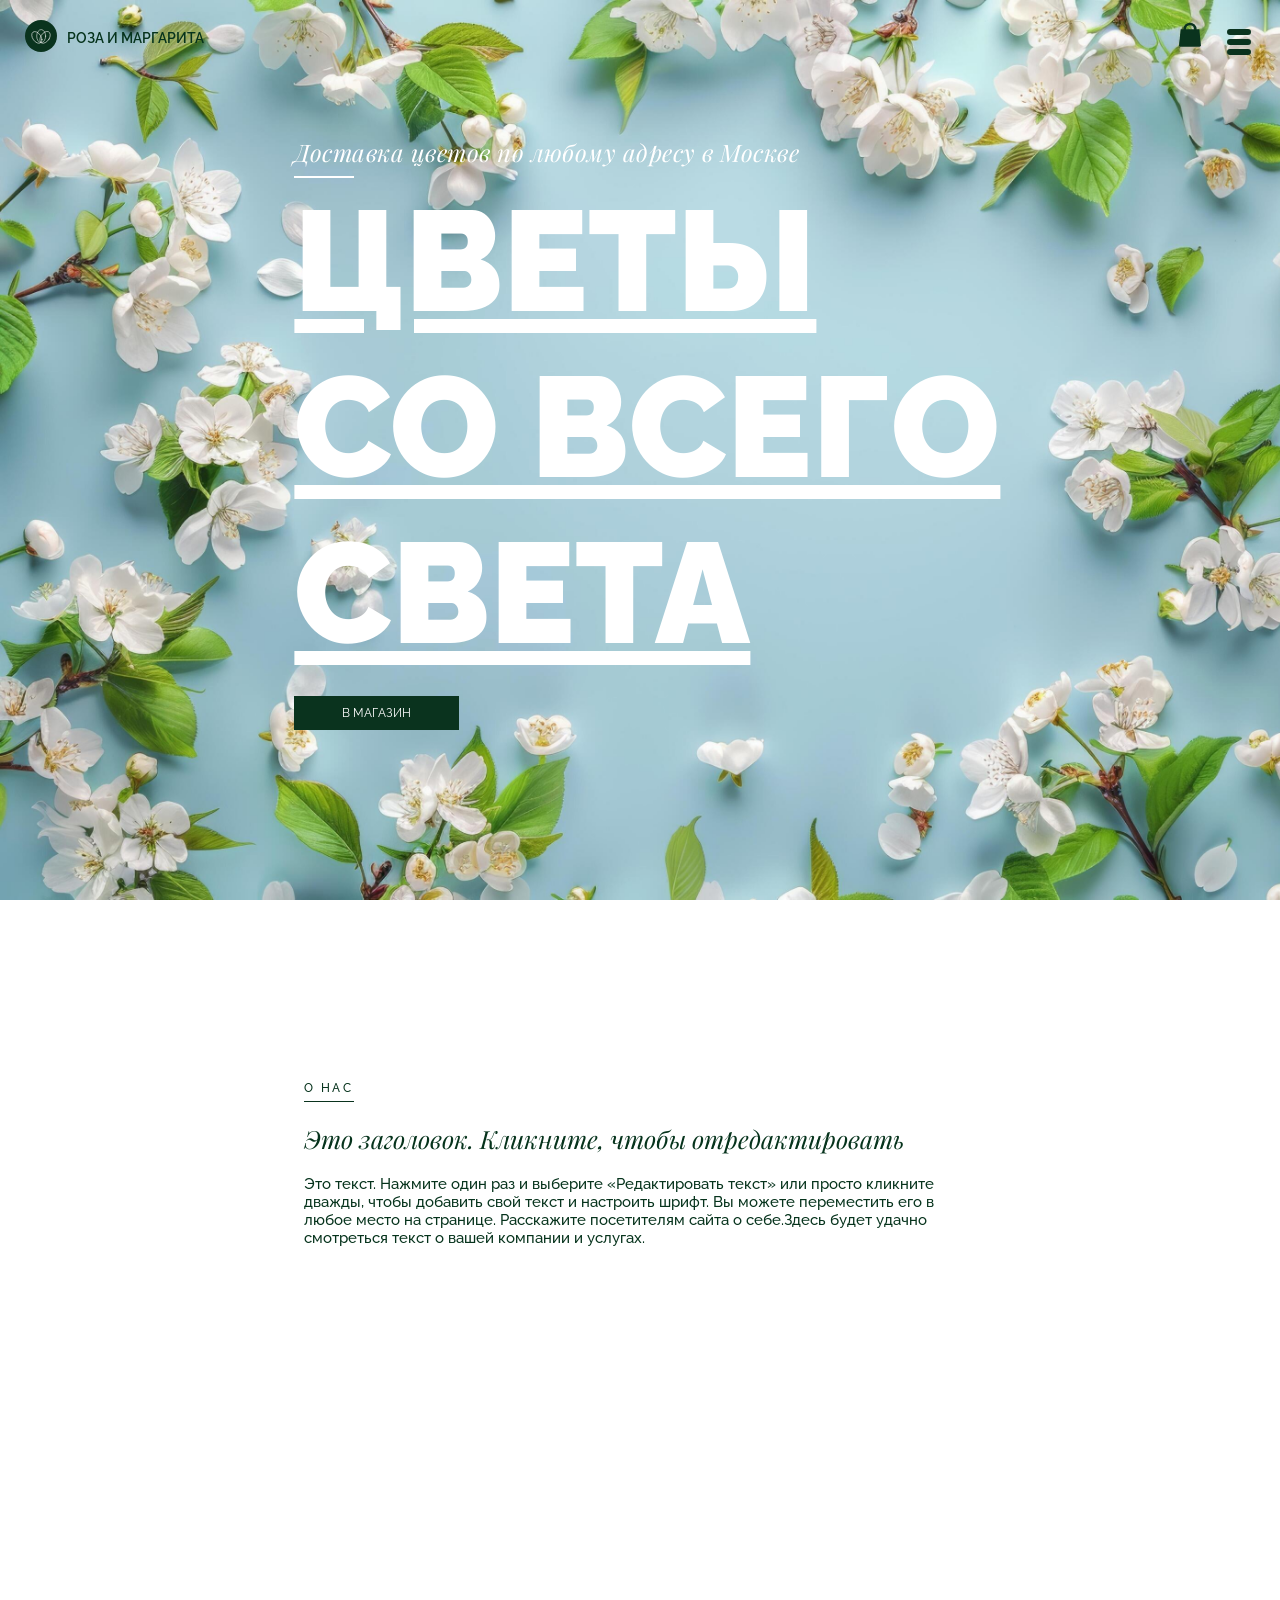
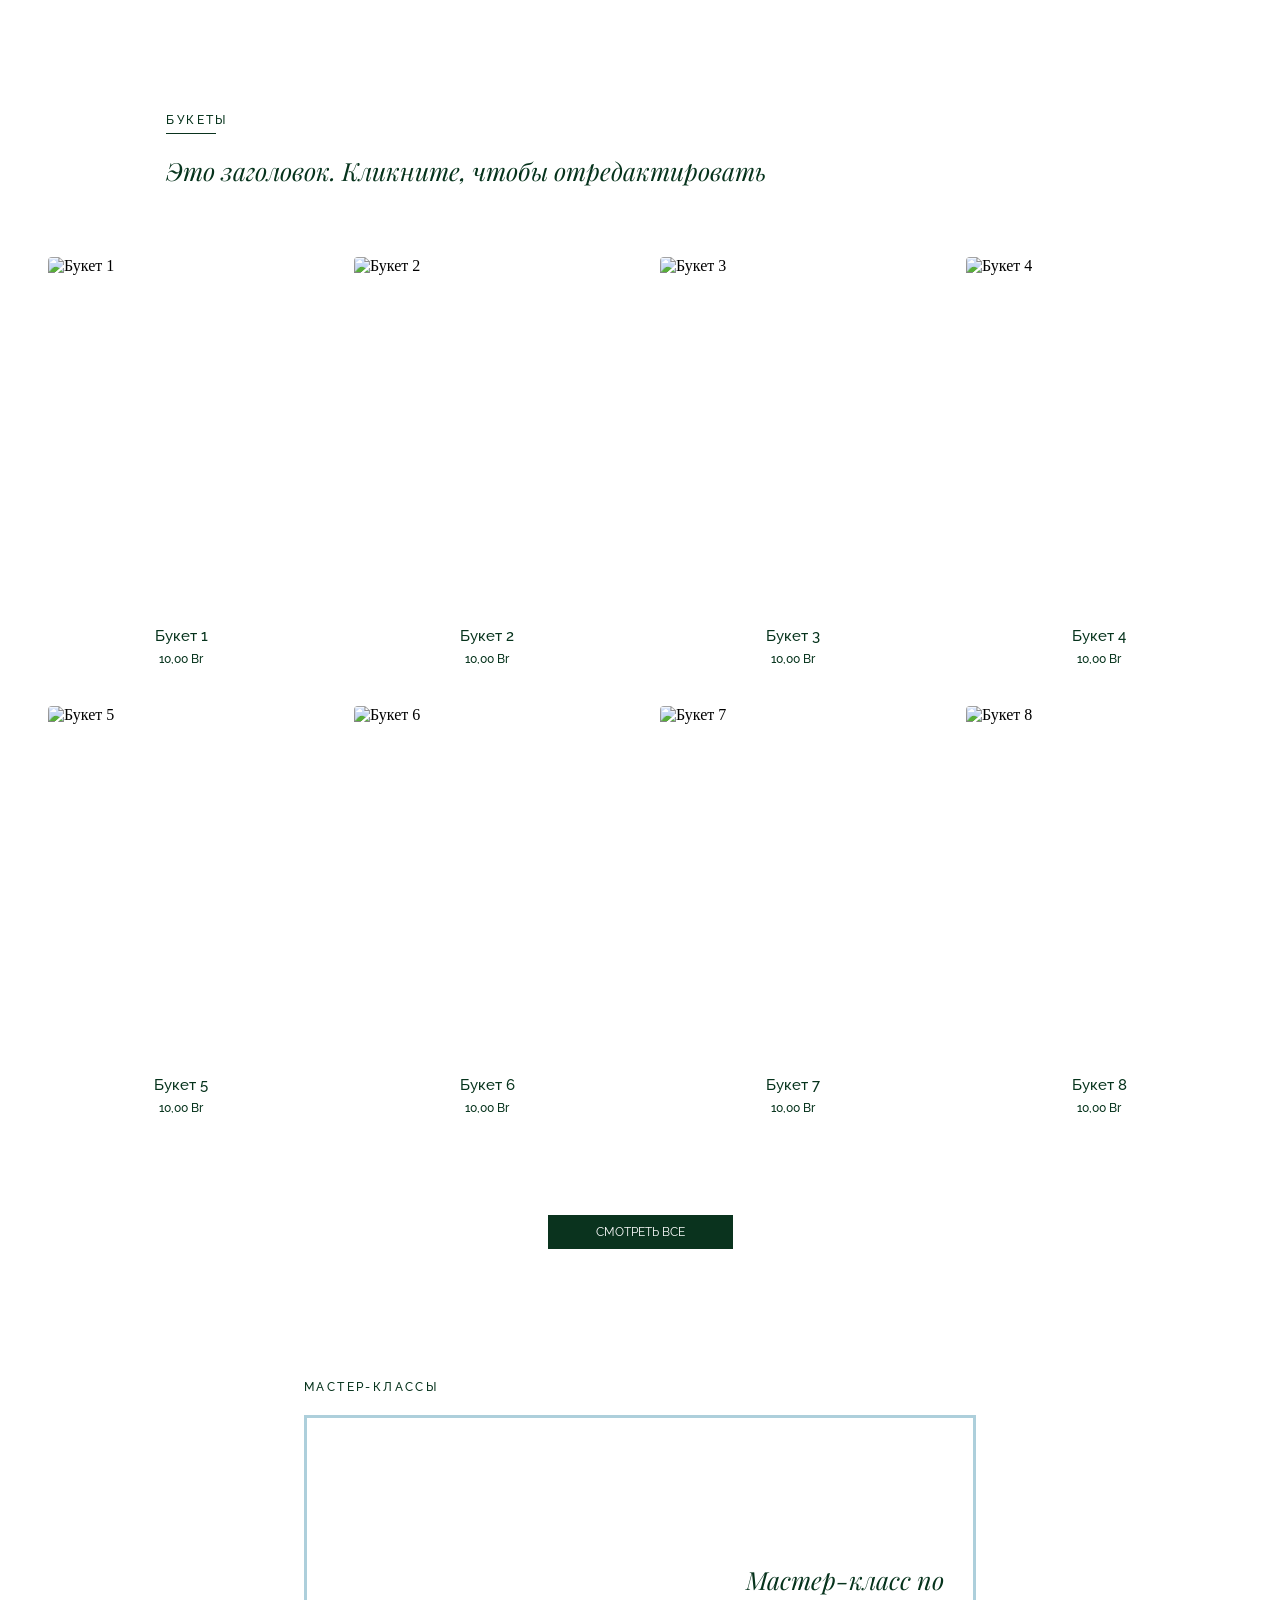
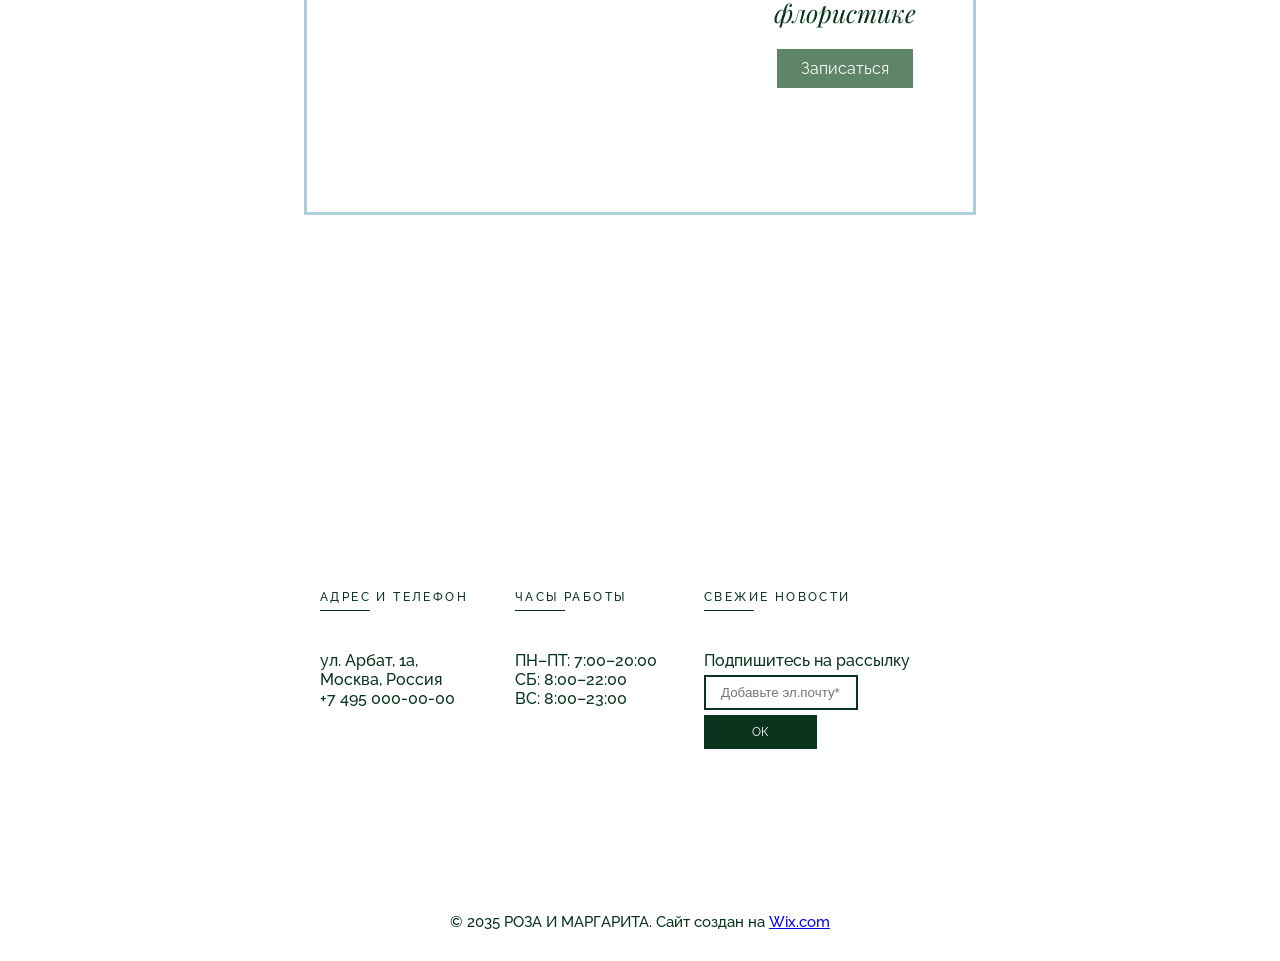
==== index.html @ 3aa0e8ff "part of project + fixed drag&drop + tennis_dom" ====
<!DOCTYPE html>
<html lang="en">
<head>
    <meta charset="UTF-8">
<!--    <meta name="viewport" content="width=device-width, height=device-height, target-densitydpi=device-dpi, initial-scale=1">-->
    <meta name="viewport" content="width=device-width, initial-scale=1">

    <link rel="stylesheet" href="./css/style.css" type="text/css">
<!--    <link rel="script" href="scripts/script.js" type="text/javascript">-->

    <link rel="preconnect" href="https://fonts.googleapis.com">
    <link rel="preconnect" href="https://fonts.gstatic.com" crossorigin>
    <link href="https://fonts.googleapis.com/css2?family=Playfair+Display:ital,wght@0,400..900;1,400..900&family=Raleway:ital,wght@0,100..900;1,100..900&display=swap" rel="stylesheet">


    <title>Роза и Маргарита</title>
</head>
<body>
    <div class="wrapper">
        <header class="header">
            <div class="header_left">
                <div class="logo">
                    <svg viewBox="0 0 31.90909 31.90909" version="1.1" id="svg1" xmlns="http://www.w3.org/2000/svg" xmlns:svg="http://www.w3.org/2000/svg">
                        <g id="g5" transform="translate(-61.3636389,-71.3863592)">
                            <circle class="Background" style="fill:#0a331e;fill-opacity:1;fill-rule:evenodd;stroke-width:0.264583" id="path1" cx="77.318184" cy="87.340904" r="15.954545" />
                            <g id="g4" transform="matrix(0.89294894,0,0,0.7574949,8.4292301,21.365624)">
                                <ellipse class="petal" style="fill:none;fill-opacity:1;fill-rule:evenodd;stroke:#ffffff;stroke-width:0.643939;stroke-dasharray:none;stroke-opacity:1" id="path2-5" ry="8.5825109" rx="4.9771986" cy="86.669884" cx="77.916397" transform="matrix(0.99997479,0.00710014,-0.00666787,0.99997777,0,0)" />
                                <ellipse class="petal" style="fill:none;fill-opacity:1;fill-rule:evenodd;stroke:#ffffff;stroke-width:0.634505;stroke-dasharray:none;stroke-opacity:1" id="path2" ry="8.3250303" rx="4.9819074" cy="42.943268" cx="112.836" transform="rotate(26.567566)" />
                                <ellipse class="petal" style="fill:none;fill-opacity:1;fill-rule:evenodd;stroke:#ffffff;stroke-width:0.663329;stroke-dasharray:none;stroke-opacity:1" id="path2-8" ry="7.2217212" rx="6.2766562" cy="56.139534" cx="76.794029" transform="matrix(0.9033542,0.42889532,0.05606451,0.99842715,0,0)" />
                            </g>
                        </g>
                    </svg>


                </div>
                <a href="index.html" title="На главную">Роза и Маргарита</a>
            </div>
            <div class="header_right">
                <div class="bag_icon">
                    <svg xmlns="http://www.w3.org/2000/svg" viewBox="0 0 24 24" fill="currentColor"  class="bag">
                        <path class="bag_body" d="M5 7h14l1.2 12a1 1 0 0 1-1 1H4.8a1 1 0 0 1-1-1L5 7Z" />
                        <path class="bag_handle" d="M8 7a4 4 0 0 1 8 0" fill="none" stroke-width="2"/>
                    </svg>
                </div>

                <div class="menu" aria-label="Открыть меню">
                    <div class="hamburger">
                        <div></div>
                        <div></div>
                        <div></div>
                    </div>
<!--                    <div class="close" >-->
<!--                        <div></div>-->
<!--                        <div></div>-->
<!--                    </div>-->
                </div>
            </div>
        </header>
        <!-- Баннер hero -->
        <section class="hero" id="main">
            <p class="subInfo">Доставка цветов по любому адресу в Москве</p>
            <p class="bannerWords">цветы<br>со всего <br>света</p>
            <a class="button_a" href="#shop" title="Открыть товары">в магазин</a>
        </section>
        <!-- О нас -->
        <section id="aboutUs" class="aboutUs">
            <div class="container">
                <p class="subtitle">о нас</p>
                <p class="sectionTitle">Это заголовок. Кликните, чтобы отредактировать</p>
                <p class="textInfo">Это текст. Нажмите один раз и выберите «Редактировать текст» или просто кликните дважды,
                    чтобы добавить свой текст и настроить шрифт. Вы можете переместить его в любое место на странице.
                    Расскажите посетителям сайта о себе.Здесь будет удачно смотреться текст о вашей компании и услугах.</p>
            </div>
        </section>

        <section class="shop" id="shop">
            <div class="container">
                <p class="subtitle">букеты</p>
                <p class="sectionTitle">Это заголовок. Кликните, чтобы отредактировать</p>
                <template id="product_template">
                    <article class="product">
                        <img class="product_image" src="" alt="" />
<!--                        <div class="product_description">-->
                            <p class="product_title textInfo"></p>
                            <p class="product_price textInfo"></p>
<!--                        </div>-->
                    </article>
                </template>
                <section id="products" class="products"></section>
                <a class="button_a" href="shop.html" title="Открыть магазин" target="_blank">смотреть все</a>
            </div>
        </section>

        <section class="master_classes">
            <div class="container">
                <p class="subtitle">мастер-классы</p>
                <div class="master_class_div">
                    <div class="master_class_bg_image"></div>
                    <div class="master_class_info">
                        <a class="sectionTitle">Мастер-класс по флористике</a>
                        <a class="button_a" href="master_class_registration.html" title="Открыть регистрацию на мастер-класс" target="_blank">Записаться</a>
                    </div>
                </div>
            </div>
        </section>

        <footer class="footer">
            <div id="contacts" class="container">
                <div class="address_phone">
                    <p class="subtitle">адрес и телефон</p>
                    <p class="textInfo">
                        ул. Арбат, 1а,<br>
                        Москва, Россия<br>
                        <a class="textInfo" title="Позвонить">+7 495 000-00-00</a>
                    </p>
                </div>
                <div class="working_hours">
                    <p class="subtitle">часы работы</p>
                    <p class="textInfo">
                        ПН–ПТ: 7:00–20:00<br>
                        СБ: 8:00–22:00<br>
                        ВС: 8:00–23:00
                    </p>
                </div>

                <div class="news">
                    <p class="subtitle">свежие новости</p>
                    <form method="" action="" class="formNews">
                        <label for="newsEmail" class="textInfo">Подпишитесь на рассылку</label><br>
                        <input id="newsEmail" type="email" placeholder="Добавьте эл.почту*"  required/>
                        <button onclick="signForKnews()">ок</button>
                    </form>
                </div>

            </div>
            <div class="copyright">
                <p class="textInfo">© 2035 РОЗА И МАРГАРИТА. Сайт создан на <a href="https://wix.com">Wix.com</a></p>
            </div>
        </footer>

        <div class="overlay" id="menu_overlay" hidden></div>

        <nav class="offcanvas" id="site_menu" >
            <div class="offcanvas_close" id="menu_close" aria-label="Закрыть меню">
                <div></div>
                <div></div>
            </div>
            <ul class="offcanvas_list">
                <li><a class="offcanvas_link textInfo" href="index.html" title="Открыть главную страницу">главная</a></li>
                <li><a class="offcanvas_link textInfo" href="#aboutUs" title="Открыть информацию о нас">о нас</a></li>
                <li><a class="offcanvas_link textInfo" href="shop.html" title="Открыть магазин" target="_blank">магазин</a></li>
                <li><a class="offcanvas_link textInfo" href="master_classes.html" title="Открыть страницу о мастер-классах" target="_blank">мастер-классы</a></li>
                <li><a class="offcanvas_link textInfo" href="#contacts" title="Открыть информацию о адресе и телефоне">адрес и телефон</a></li>
            </ul>
        </nav>


    </div>
<!--    <script src="./scripts/script.js" defer></script>-->
    <script type="module" src="./scripts/shop.js" defer></script>
</body>
</html>
---- css/style.css ----
* {
  margin: 0;
  padding: 0;
  box-sizing: border-box;
}

p {
  color: #06331c;
}

button {
  background: #0a331e;
  color: white;
  padding: 10px 4em 10px 4em;
  font-family: "Raleway", sans-serif;
  font-optical-sizing: auto;
  font-weight: 400;
  border: none;
  text-align: center;
  text-transform: uppercase;
  font-size: 12px;
}

button:hover {
  background-color: black;
}

.container {
  background: white;
  padding: 3rem;
}

a.button_a {
  display: inline-block;
  background: #0a331e;
  color: white;
  padding: 10px 4em;
  font-family: "Raleway", sans-serif;
  font-optical-sizing: auto;
  font-weight: 400;
  font-style: normal;
  text-transform: uppercase;
  font-size: 12px;
  text-decoration: none;
  border: none;
}

a.button_a:hover {
  background-color: black;
}

.subtitle {
  position: relative;
  display: inline-block;
  color: #06331c;
  font-family: "Raleway", sans-serif;
  font-optical-sizing: auto;
  font-weight: 500;
  font-style: normal;
  font-size: 12px;
  letter-spacing: 0.2em;
  text-transform: uppercase;
}
.subtitle:after {
  content: "";
  display: block;
  width: 50px;
  height: 1px;
  background-color: #0a331e;
  margin-top: 6px;
}

.sectionTitle {
  color: #06331c;
  font-family: "Playfair Display", serif;
  font-optical-sizing: auto;
  font-weight: 400;
  font-style: italic;
  padding: 20px 0 20px 0;
  font-size: 25px;
  text-decoration: none;
  letter-spacing: normal;
  text-transform: none;
}

.textInfo {
  color: #06331c;
  font-family: "Raleway", sans-serif;
  font-optical-sizing: auto;
  font-weight: 500;
  font-style: normal;
  font-size: 15px;
  text-decoration: none;
}

.raleway-font {
  font-family: "Raleway", sans-serif;
  font-optical-sizing: auto;
  font-weight: 400;
  font-style: normal;
}

.playfair-display-font {
  font-family: "Playfair Display", serif;
  font-optical-sizing: auto;
  font-weight: 400;
  font-style: normal;
}

html, body {
  overflow-y: auto;
  scrollbar-width: none;
}

html::-webkit-scrollbar, body::-webkit-scrollbar {
  display: none;
}

.wrapper {
  background: url("../imgs/main_background.jpeg") repeat-y left top fixed;
  background-size: cover;
  min-height: 100vh;
  width: 100%;
}

header {
  position: fixed;
  top: 0;
  left: 0;
  width: 100%;
  display: flex;
  justify-content: space-between;
  align-items: center;
  padding: 20px 25px 20px 25px;
  overflow: hidden;
}
header .logo:hover, header .bag_icon, header .menu {
  cursor: pointer;
}
header .header_left {
  display: flex;
  justify-content: space-between;
  align-items: center;
}
header .header_left .logo {
  width: 2em;
  height: auto;
  margin: 0 10px 0 0;
}
header .header_left .logo .Background {
  fill: #0a331e;
}
header .header_left .logo .petal {
  fill: none;
  stroke: #0a331e;
  stroke-linecap: round;
}
header .header_left a {
  font-family: "Raleway", sans-serif;
  font-optical-sizing: auto;
  font-size: 14px;
  font-weight: 600;
  font-style: normal;
  text-decoration: none;
  text-transform: uppercase;
  color: #06331c;
  transition: 0.3s;
}
header .header_left a:hover {
  color: white;
}
header .header_right {
  display: flex;
  justify-content: space-between;
  align-items: center;
}
header .header_right .bag_icon {
  width: 2em;
  height: auto;
}
header .header_right .bag_icon .bag {
  stroke: #0a331e;
  stroke-linecap: round;
}
header .header_right .bag_icon .bag .bag_body {
  fill: #0a331e;
  stroke: none;
}
header .header_right .menu {
  width: 2em;
  height: 25px;
  cursor: pointer;
  position: relative;
  margin: 3px 0 4px 17px;
}
header .header_right .menu .hamburger {
  position: absolute;
  top: 0;
  left: 0;
  right: 0;
  transition: opacity 0.7s ease;
}
header .header_right .menu .hamburger div {
  height: 3px;
  border: #0a331e solid;
  border-radius: 5px;
  background-color: #0a331e;
  margin: 4px;
}
header .header_right .menu .hamburger {
  opacity: 1;
}
header .header_right .menu.open .hamburger {
  pointer-events: none;
}

.footer {
  padding: 180px 0 0 0;
}
.footer .container {
  width: 60%;
  margin: auto;
  display: flex;
  justify-content: space-between;
  gap: 35px;
  padding: 4rem;
  transition: 0.3s;
}
.footer .container .textInfo {
  padding: 40px 0 0 0;
  font-size: 16px;
}
.footer .container .news {
  width: 40%;
}
.footer .container .news .formNews {
  margin-top: 40px;
}
.footer .container .news .formNews input {
  height: 2.58em;
  border: #0a331e 2px solid;
  width: 60%;
  margin: 5px 0 5px 0;
  padding: 5px 5px 5px 15px;
}
.footer .container .news .formNews input:hover {
  border-width: 1px;
}
.footer .container .news .formNews button {
  transition: 0.3s;
}
.footer .copyright {
  padding: 100px 0 30px 0;
  text-align: center;
  font-weight: 900;
}
.menu_open {
  overflow: hidden;
}

.overlay {
  position: fixed;
  inset: 0;
  background: rgba(0, 0, 0, 0.45);
  opacity: 0;
  transition: opacity 0.3s ease;
  pointer-events: none;
  z-index: 1000;
}
.overlay.show {
  opacity: 1;
  pointer-events: auto;
}

.offcanvas {
  position: fixed;
  top: 0;
  right: 0;
  height: 100dvh;
  width: 350px;
  background: white;
  transform: translateX(100%);
  transition: transform 0.3s ease;
  z-index: 1001;
  padding: 24px;
  display: flex;
  align-items: center;
  flex-direction: column;
}
.offcanvas .offcanvas_close {
  position: absolute;
  top: 25px;
  right: 25px;
  width: 32px;
  height: 25px;
  cursor: pointer;
  z-index: 1010;
}
.offcanvas .offcanvas_close div {
  height: 3px;
  border: #0a331e solid;
  border-radius: 5px;
  background-color: #0a331e;
  margin: 4px;
}
.offcanvas .offcanvas_close div:first-child {
  transform: translate(0px, 7px) rotate(45deg);
}
.offcanvas .offcanvas_close div:last-child {
  transform: rotate(-45deg);
}
.offcanvas .offcanvas_list {
  list-style: none;
  margin: auto;
  padding: 0;
  display: grid;
  gap: 40px;
}
.offcanvas .offcanvas_list li {
  text-decoration: none;
  font-size: 18px;
  color: #06331c;
  font-family: "Raleway", sans-serif;
  font-optical-sizing: auto;
  font-weight: 400;
  font-style: normal;
}
.offcanvas .offcanvas_list li .offcanvas_link {
  text-transform: uppercase;
  opacity: 0;
  transform: translateY(-20px);
  transition: opacity 0.4s ease, transform 0.4s ease;
}
.offcanvas .offcanvas_list li .offcanvas_link:hover {
  color: #adcfdb;
}
.offcanvas.open {
  transform: translateX(0);
}
.offcanvas.open .offcanvas_list li .offcanvas_link {
  opacity: 1;
  transform: translateY(0);
}
.offcanvas.open .offcanvas_list li:nth-child(1) .offcanvas_link {
  transition-delay: 0.1s;
}
.offcanvas.open .offcanvas_list li:nth-child(2) .offcanvas_link {
  transition-delay: 0.2s;
}
.offcanvas.open .offcanvas_list li:nth-child(3) .offcanvas_link {
  transition-delay: 0.3s;
}
.offcanvas.open .offcanvas_list li:nth-child(4) .offcanvas_link {
  transition-delay: 0.4s;
}
.offcanvas.open .offcanvas_list li:nth-child(5) .offcanvas_link {
  transition-delay: 0.5s;
}

@media only all and (max-width: 800px) {
  .footer .container {
    width: 85%;
  }
  .footer .container .news button {
    padding: 10px 2em 10px 2em;
  }
}
.shop .container {
  padding-bottom: 80px;
  display: flex;
  flex-direction: column;
}
.shop .container .subtitle .sectionTitle {
  align-self: flex-start;
  text-align: left;
}
.shop .container .products {
  display: grid;
  grid-template-columns: repeat(auto-fit, minmax(200px, 1fr));
  gap: 40px;
  align-items: start;
}
.shop .container .products .product {
  width: 100%;
  display: flex;
  flex-direction: column;
  align-items: center;
}
.shop .container .products .product .product_image {
  width: 100%;
  aspect-ratio: 3/4;
  object-fit: cover;
  display: block;
  border-radius: 4px;
}
.shop .container .products .product .product_title {
  margin: 1em 0 0.5em 0;
}
.shop .container .products .product .product_price {
  font-size: 12px;
}
.shop .container a {
  align-self: center;
}

.master_classes .container {
  margin: auto;
}
.master_classes .container .master_class_div {
  display: grid;
}
.master_classes .container .master_class_div .master_class_bg_image {
  background: url("https://static.wixstatic.com/media/dae918_2b3d72c973fd4359ac82ab0e0fe38c6c~mv2_d_5281_3986_s_4_2.jpg/v1/fill/w_1080,h_806,fp_0.50_0.50,q_85,usm_0.66_1.00_0.01,enc_auto/dae918_2b3d72c973fd4359ac82ab0e0fe38c6c~mv2_d_5281_3986_s_4_2.jpg") no-repeat center;
  background-size: cover;
  width: 100%;
  height: 100%;
  object-position: center;
  display: block;
}
.master_classes .container .master_class_div .master_class_info {
  display: flex;
  flex-direction: column;
  justify-content: center;
}
.master_classes .container .master_class_div .master_class_info a:not(.button_a):hover {
  opacity: 0.7;
}
.master_classes .container .master_class_div .master_class_info a.button_a {
  text-transform: none;
  font-size: 16px;
  padding: 10px 1.5em 10px 1.5em;
}

.hero {
  text-align: left;
  padding: 136px 0 300px 23vw;
  overflow: hidden;
}
.hero p.subInfo {
  position: relative;
  display: inline-block;
  color: white;
  font-family: "Playfair Display", serif;
  font-style: italic;
  font-optical-sizing: auto;
  font-weight: 400;
  font-size: 24px;
  letter-spacing: 0.02em;
  transition: 1s;
}
.hero p.subInfo:after {
  content: "";
  display: block;
  width: 60px;
  height: 2px;
  background-color: white;
  margin-top: 8px;
}
.hero .bannerWords {
  font-family: "Raleway", sans-serif;
  font-optical-sizing: auto;
  font-weight: 900;
  font-style: normal;
  font-size: 142px;
  color: white;
  text-decoration: underline;
  text-transform: uppercase;
  transition: 0.1s;
  margin-bottom: 20px;
}
.hero a.textInfo {
  display: inline-block;
  color: white;
  text-decoration: none;
}

.aboutUs {
  padding: 0 0 350px 0;
}
.aboutUs .container {
  width: 60%;
  margin: auto;
}

.shop .container p.subtitle {
  margin: 20px 0 0 10%;
}
.shop .container p.sectionTitle {
  margin: 0 0 50px 10%;
}
.shop .container .products {
  margin-bottom: 100px;
}

.master_classes {
  background: white;
  padding: 0 0 80px 0;
}
.master_classes .container {
  width: 60%;
}
.master_classes .container .subtitle::after {
  content: none;
}
.master_classes .container .master_class_div {
  width: 100%;
  border: #adcfdb solid 3px;
  height: 400px;
  grid-template-columns: 1.6fr 1fr;
  margin-top: 20px;
}
.master_classes .container .master_class_div .master_class_info {
  align-items: center;
}
.master_classes .container .master_class_div .master_class_info a {
  text-align: center;
}
.master_classes .container .master_class_div .master_class_info a.button_a {
  background: #5e8567;
}
.master_classes .container .master_class_div .master_class_info a.button_a:hover {
  text-decoration: underline;
}

@media only all and (max-width: 568px) {
  .hero .bannerWords {
    font-size: 100px !important;
  }
}
@media only all and (min-width: 1030px) {
  .shop .container .products {
    grid-template-columns: repeat(4, minmax(200px, 1fr));
  }
}

/*# sourceMappingURL=data:application/json;charset=utf-8,%7B%22version%22:3,%22sourceRoot%22:%22%22,%22sources%22:%5B%22file:///D:/Courses/html_css_js/Margo/html/FlowerShop/scss/_base.scss%22,%22file:///D:/Courses/html_css_js/Margo/html/FlowerShop/scss/_variables.scss%22,%22file:///D:/Courses/html_css_js/Margo/html/FlowerShop/scss/_shop.scss%22,%22file:///D:/Courses/html_css_js/Margo/html/FlowerShop/scss/_master_classes.scss%22,%22file:///D:/Courses/html_css_js/Margo/html/FlowerShop/scss/style.scss%22%5D,%22names%22:%5B%5D,%22mappings%22:%22AAEA;EACI;EACA;EACA;;;AAGJ;EACI,OCNS;;;ADSb;EACI,YCbS;EDcT,OCVe;EDWf;EACA,aCXS;EDYT;EACA;EACA;EACA;EACA;EACA;;;AAGJ;EACI;;;AAGJ;EACI;EACA;;;AAGJ;EACI;EACA,YCpCS;EDqCT,OCjCe;EDkCf;EACA,aClCS;EDmCT;EACA;EACA;EACA;EACA;EACA;EACA;;;AAGJ;EACI;;;AAGJ;EACI;EACA;EACA,OCrDS;EDsDT,aCpDS;EDqDT;EACA;EACA;EACA;EACA;EACA;;AAGA;EACI;EACA;EACA;EACA;EACA,kBCvEK;EDwEL;;;AAIR;EACI,OC1ES;ED2ET,aCxEW;EDyEX;EACA;EACA;EACA;EACA;EACA;EACA;EACA;;;AAGJ;EACI,OCvFS;EDwFT,aCtFS;EDuFT;EACA;EACA;EACA;EACA;;;AAIJ;EACI;EACA;EACA;EACA;;;AAGJ;EACI;EACA;EACA;EACA;;;AAGJ;EACI;EACA;;;AAGJ;EACI;;;AAGJ;EACI;EACA;EACA;EACA;;;AAGJ;EACI;EACA;EAAQ;EACR;EACA;EACA;EACA;EACA;EACA;;AAEA;EACI;;AAGJ;EACI;EACA;EAEA;;AAEA;EACI;EACA;EACA;;AAEA;EACI,MC5JH;;AD+JD;EACI;EACA,QCjKH;EDkKG;;AAMR;EACI,aCpKC;EDqKD;EACA;EACA;EACA;EACA;EACA;EACA,OC7KC;ED8KD;;AAGJ;EACI;;AAIR;EACI;EACA;EACA;;AAEA;EACI;EACA;;AAEA;EACI,QCnMH;EDoMG;;AACA;EACI,MCtMP;EDuMO;;AAKZ;EACI;EACA;EACA;EACA;EACA;;AAEA;EAEI;EACA;EAAQ;EAAS;EACjB;;AAGJ;EACI;EACA;EACA;EACA,kBC9NH;ED+NG;;AASJ;EAAY;;AAMR;EAEI;;;AAapB;EACI;;AAEA;EACI;EACA;EACA;EACA;EACA;EACA;EACA;;AAEA;EACI;EACA;;AAaJ;EACI;;AAEA;EACI;;AAEA;EACI;EACA;EACA;EACA;EACA;;AAGJ;EACI;;AAGJ;EACI;;AAOhB;EACI;EACA;EACA;;AAQR;EACI;;;AAGJ;EACI;EAAiB;EACjB;EACA;EAAY;EACZ;EACA;;AAEA;EACI;EACA;;;AAIR;EACI;EACA;EAAQ;EACR;EACA;EACA;EACA;EACA;EACA;EACA;EACA;EACA;EACA;;AAEA;EACI;EACA;EAAW;EACX;EACA;EACA;EACA;;AAEA;EACI;EACA;EACA;EACA,kBCxWC;EDyWD;;AAGJ;EAAkB;;AAClB;EAAkB;;AAItB;EACI;EACA;EACA;EACA;EACA;;AAEA;EACI;EACA;EACA,OCxXC;EDyXD,aCvXC;EDwXD;EACA;EACA;;AAGA;EACI;EACA;EACA;EACA;;AAIJ;EACI,OCzYH;;ADgZT;EACI;;AAEA;EACI;EACA;;AAUA;EACI;;AADJ;EACI;;AADJ;EACI;;AADJ;EACI;;AADJ;EACI;;;AAMhB;EACI;IACI;;EAGI;IACI;;;AE5aZ;EAII;EACA;EACA;;AAEA;EACI;EACA;;AAGJ;EAQI;EACA;EACA;EACA;;AAEA;EACI;EACA;EACA;EAGA;;AAEA;EACI;EACA;EACA;EACA;EACA;;AAKJ;EACI;;AAEJ;EACI;;AAOZ;EACI;;;ACzDR;EACI;;AAEA;EACI;;AAEA;EAEI;EACA;EAEA;EACA;EAEA;EACA;;AAGJ;EACI;EACA;EACA;;AAGA;EAAwB;;AAExB;EACI;EACA;EACA;;;ACqOpB;EACI;EACA;EAEA;;AAGA;EACI;EACA;EACA,OHzQW;EG0QX,aHxQO;EGyQP;EACA;EACA;EACA;EACA;EACA;;AAEA;EACI;EACA;EACA;EACA;EACA;EACA;;AAIR;EACI,aH5RK;EG6RL;EACA;EACA;EACA;EACA,OHlSW;EGmSX;EACA;EACA;EACA;;AAGJ;EACI;EAEA,OH5SW;EG6SX;;;AAIR;EACI;;AACA;EAEI;EACA;;;AAsBA;EACI;;AAGJ;EACI;;AAGJ;EAYI;;;AAqCZ;EACI;EACA;;AACA;EAEI;;AAEA;EACI;;AAGJ;EAEI;EACA;EACA;EAEA;EACA;;AAeA;EAII;;AAEA;EAAI;;AAIJ;EAEI,YHrbN;;AG0bE;EAAkB;;;AAiLlC;EACI;IACI;;;AAIR;EACI;IACI%22,%22file%22:%22style.css%22%7D */
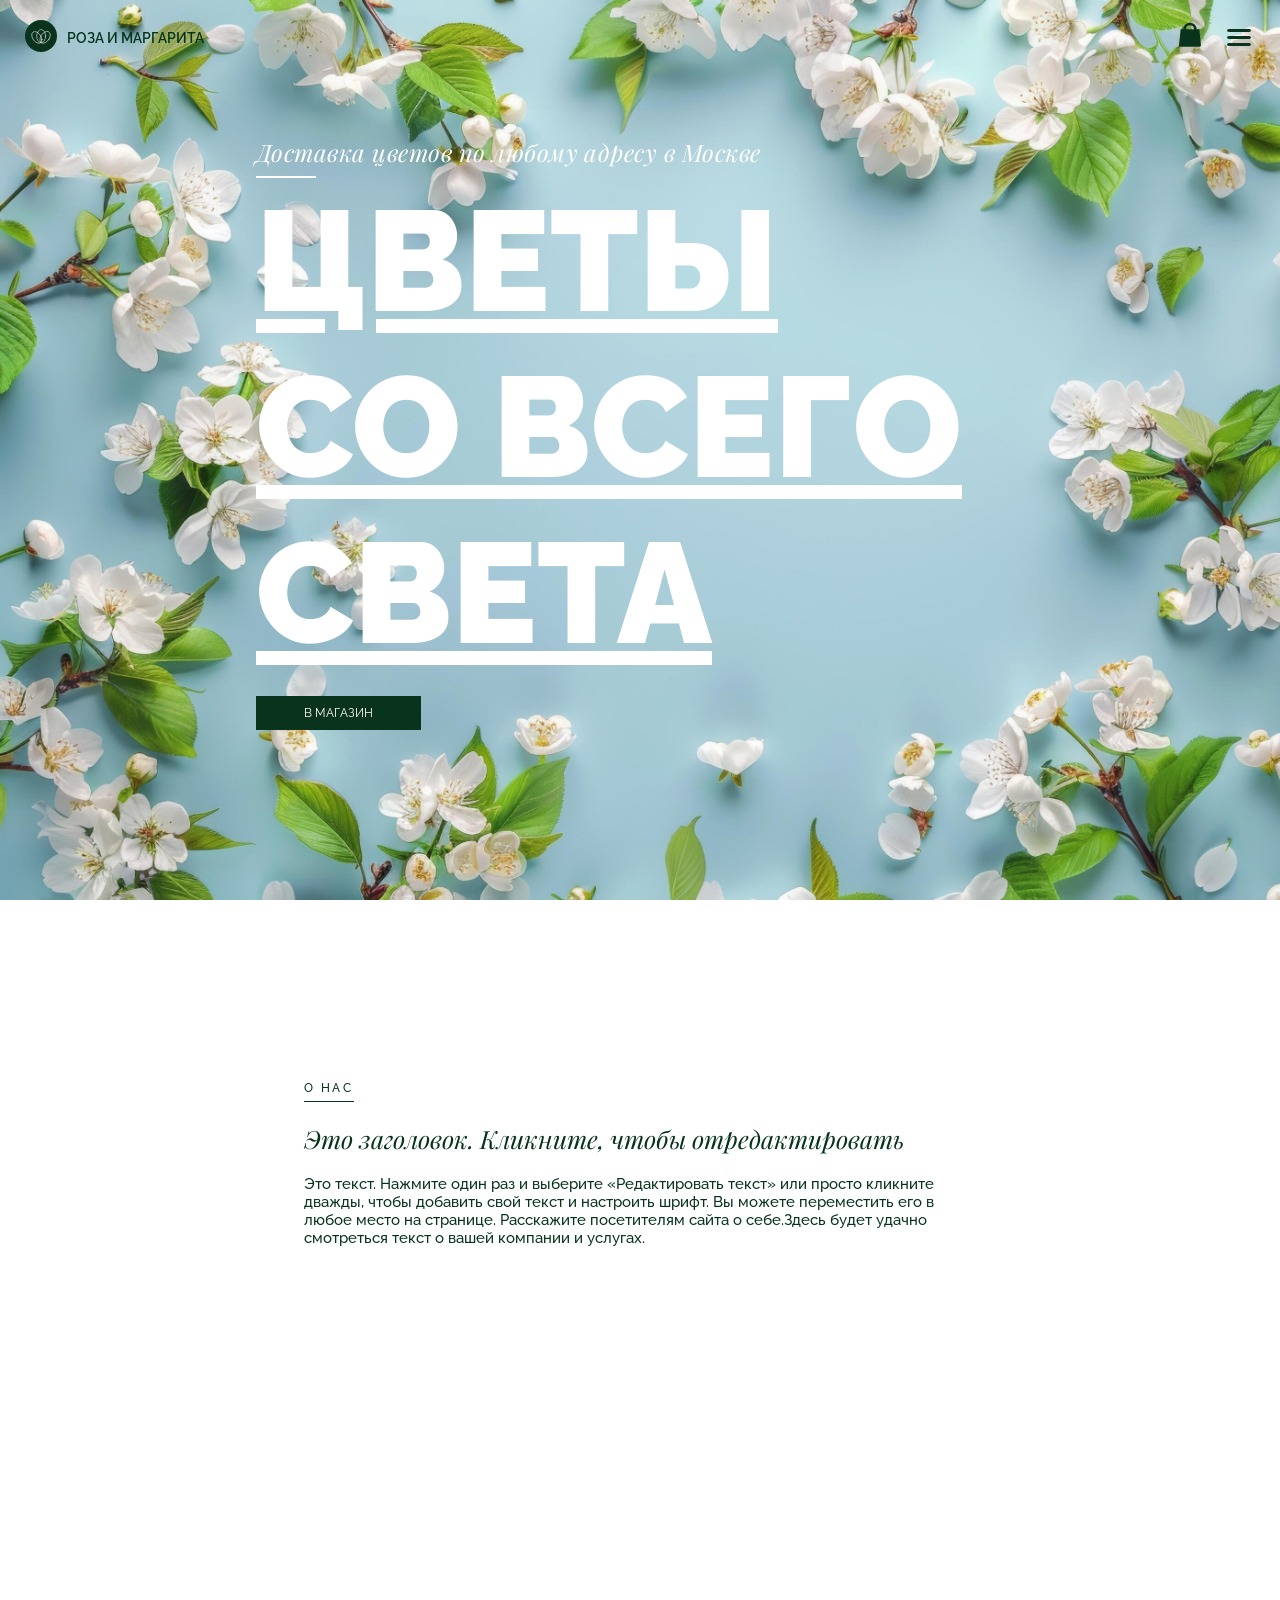
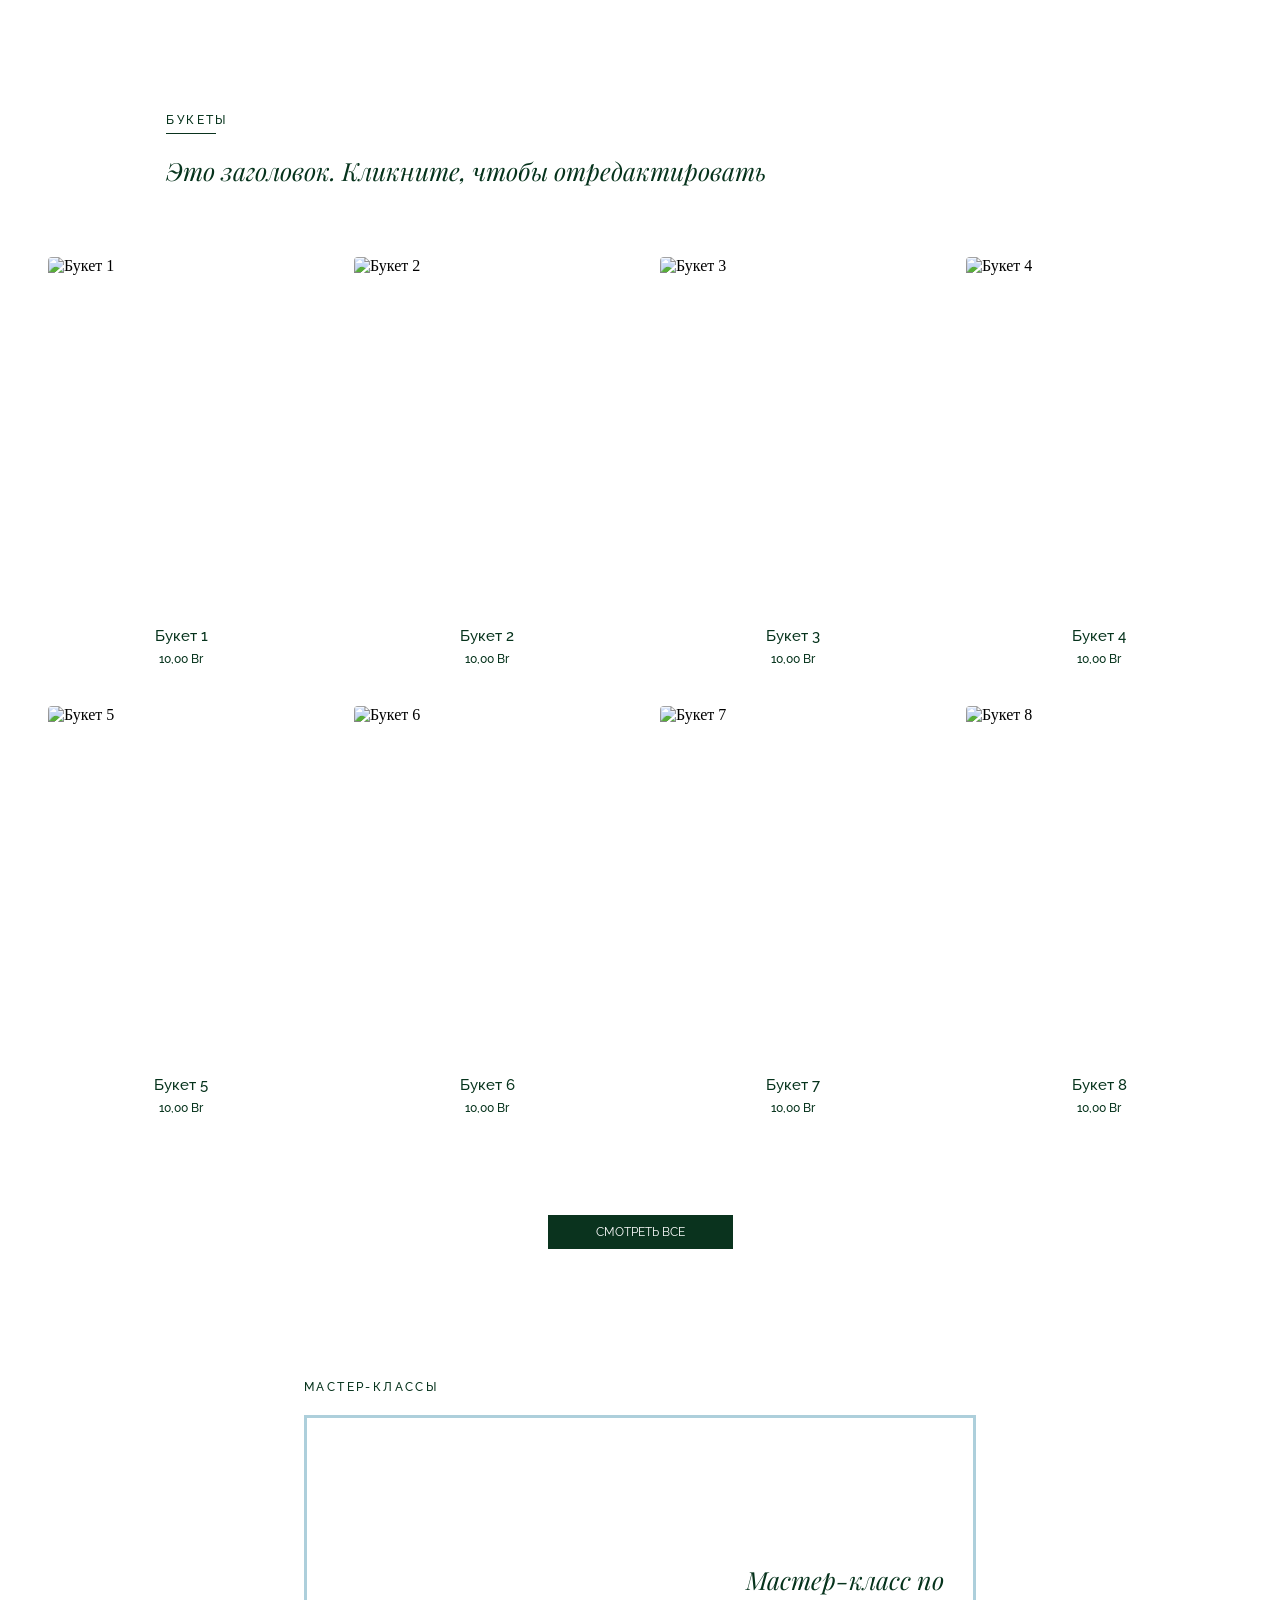
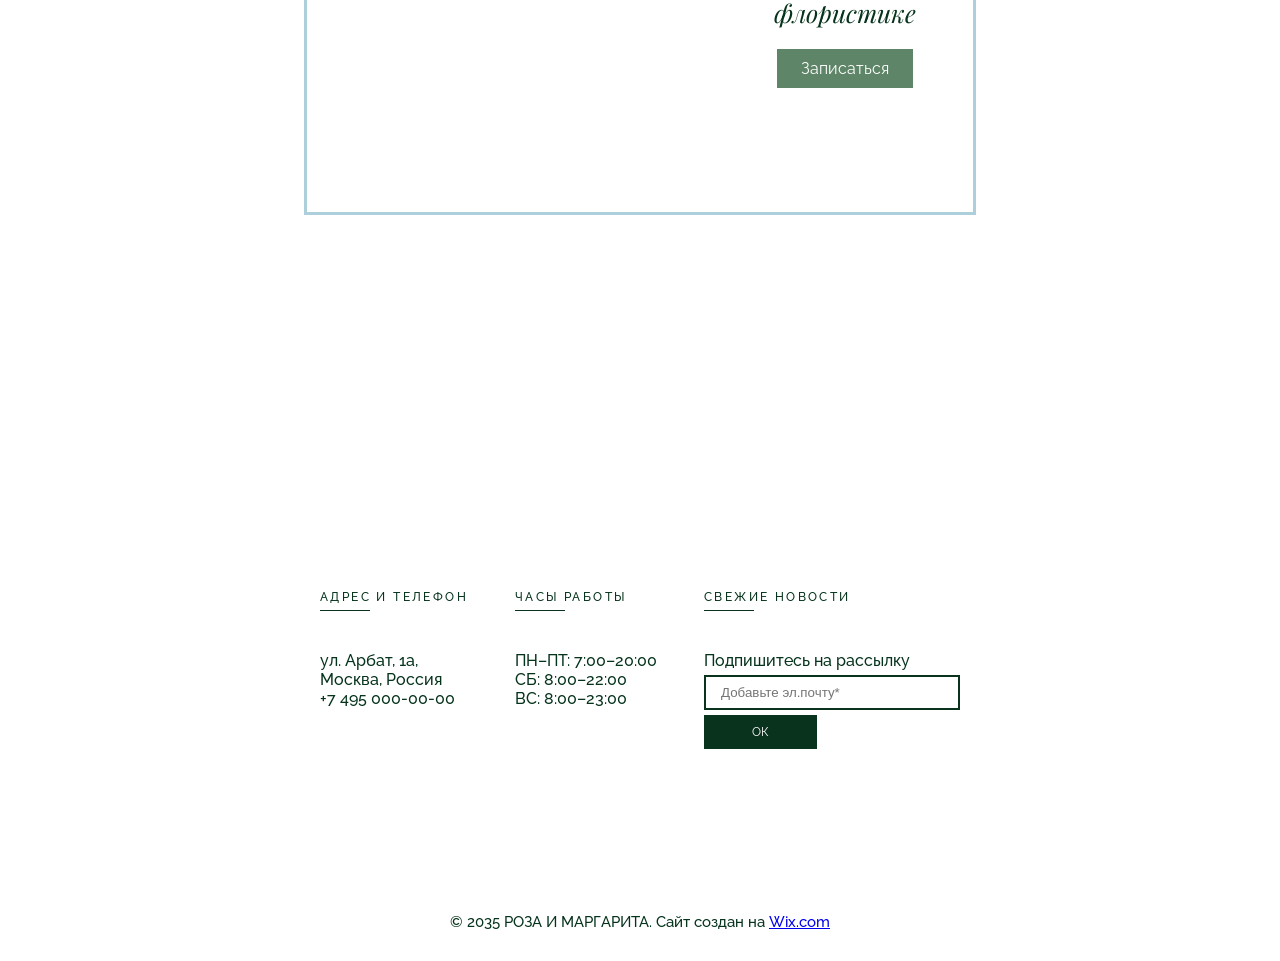
==== commit 02b5cf1a: "fixing css scss files" ====
--- a/index.html
+++ b/index.html
@@ -5,6 +5,9 @@
 <!--    <meta name="viewport" content="width=device-width, height=device-height, target-densitydpi=device-dpi, initial-scale=1">-->
     <meta name="viewport" content="width=device-width, initial-scale=1">
 
+    <link rel="stylesheet" href="./css/base.css" type="text/css">
+    <link rel="stylesheet" href="./css/shop.css" type="text/css">
+    <link rel="stylesheet" href="./css/master_classes.css" type="text/css">
     <link rel="stylesheet" href="./css/style.css" type="text/css">
 <!--    <link rel="script" href="scripts/script.js" type="text/javascript">-->
 
@@ -17,130 +20,133 @@
 </head>
 <body>
     <div class="wrapper">
-        <header class="header">
-            <div class="header_left">
-                <div class="logo">
-                    <svg viewBox="0 0 31.90909 31.90909" version="1.1" id="svg1" xmlns="http://www.w3.org/2000/svg" xmlns:svg="http://www.w3.org/2000/svg">
-                        <g id="g5" transform="translate(-61.3636389,-71.3863592)">
-                            <circle class="Background" style="fill:#0a331e;fill-opacity:1;fill-rule:evenodd;stroke-width:0.264583" id="path1" cx="77.318184" cy="87.340904" r="15.954545" />
-                            <g id="g4" transform="matrix(0.89294894,0,0,0.7574949,8.4292301,21.365624)">
-                                <ellipse class="petal" style="fill:none;fill-opacity:1;fill-rule:evenodd;stroke:#ffffff;stroke-width:0.643939;stroke-dasharray:none;stroke-opacity:1" id="path2-5" ry="8.5825109" rx="4.9771986" cy="86.669884" cx="77.916397" transform="matrix(0.99997479,0.00710014,-0.00666787,0.99997777,0,0)" />
-                                <ellipse class="petal" style="fill:none;fill-opacity:1;fill-rule:evenodd;stroke:#ffffff;stroke-width:0.634505;stroke-dasharray:none;stroke-opacity:1" id="path2" ry="8.3250303" rx="4.9819074" cy="42.943268" cx="112.836" transform="rotate(26.567566)" />
-                                <ellipse class="petal" style="fill:none;fill-opacity:1;fill-rule:evenodd;stroke:#ffffff;stroke-width:0.663329;stroke-dasharray:none;stroke-opacity:1" id="path2-8" ry="7.2217212" rx="6.2766562" cy="56.139534" cx="76.794029" transform="matrix(0.9033542,0.42889532,0.05606451,0.99842715,0,0)" />
+        <div class="wrapper2">
+            <header class="header">
+                <div class="header_left">
+                    <div class="logo">
+                        <svg viewBox="0 0 31.90909 31.90909" version="1.1" id="svg1" xmlns="http://www.w3.org/2000/svg" xmlns:svg="http://www.w3.org/2000/svg">
+                            <g id="g5" transform="translate(-61.3636389,-71.3863592)">
+                                <circle class="Background" style="fill:#0a331e;fill-opacity:1;fill-rule:evenodd;stroke-width:0.264583" id="path1" cx="77.318184" cy="87.340904" r="15.954545" />
+                                <g id="g4" transform="matrix(0.89294894,0,0,0.7574949,8.4292301,21.365624)">
+                                    <ellipse class="petal" style="fill:none;fill-opacity:1;fill-rule:evenodd;stroke:#ffffff;stroke-width:0.643939;stroke-dasharray:none;stroke-opacity:1" id="path2-5" ry="8.5825109" rx="4.9771986" cy="86.669884" cx="77.916397" transform="matrix(0.99997479,0.00710014,-0.00666787,0.99997777,0,0)" />
+                                    <ellipse class="petal" style="fill:none;fill-opacity:1;fill-rule:evenodd;stroke:#ffffff;stroke-width:0.634505;stroke-dasharray:none;stroke-opacity:1" id="path2" ry="8.3250303" rx="4.9819074" cy="42.943268" cx="112.836" transform="rotate(26.567566)" />
+                                    <ellipse class="petal" style="fill:none;fill-opacity:1;fill-rule:evenodd;stroke:#ffffff;stroke-width:0.663329;stroke-dasharray:none;stroke-opacity:1" id="path2-8" ry="7.2217212" rx="6.2766562" cy="56.139534" cx="76.794029" transform="matrix(0.9033542,0.42889532,0.05606451,0.99842715,0,0)" />
+                                </g>
                             </g>
-                        </g>
-                    </svg>
+                        </svg>
 
 
+                    </div>
+                    <a href="index.html" title="На главную">Роза и Маргарита</a>
                 </div>
-                <a href="index.html" title="На главную">Роза и Маргарита</a>
-            </div>
-            <div class="header_right">
-                <div class="bag_icon">
-                    <svg xmlns="http://www.w3.org/2000/svg" viewBox="0 0 24 24" fill="currentColor"  class="bag">
-                        <path class="bag_body" d="M5 7h14l1.2 12a1 1 0 0 1-1 1H4.8a1 1 0 0 1-1-1L5 7Z" />
-                        <path class="bag_handle" d="M8 7a4 4 0 0 1 8 0" fill="none" stroke-width="2"/>
-                    </svg>
-                </div>
+                <div class="header_right">
+                    <div class="bag_icon">
+                        <svg xmlns="http://www.w3.org/2000/svg" viewBox="0 0 24 24" fill="currentColor"  class="bag">
+                            <path class="bag_body" d="M5 7h14l1.2 12a1 1 0 0 1-1 1H4.8a1 1 0 0 1-1-1L5 7Z" />
+                            <path class="bag_handle" d="M8 7a4 4 0 0 1 8 0" fill="none" stroke-width="2"/>
+                        </svg>
+                    </div>
 
-                <div class="menu" aria-label="Открыть меню">
-                    <div class="hamburger">
-                        <div></div>
-                        <div></div>
-                        <div></div>
-                    </div>
-<!--                    <div class="close" >-->
-<!--                        <div></div>-->
-<!--                        <div></div>-->
-<!--                    </div>-->
-                </div>
-            </div>
-        </header>
-        <!-- Баннер hero -->
-        <section class="hero" id="main">
-            <p class="subInfo">Доставка цветов по любому адресу в Москве</p>
-            <p class="bannerWords">цветы<br>со всего <br>света</p>
-            <a class="button_a" href="#shop" title="Открыть товары">в магазин</a>
-        </section>
-        <!-- О нас -->
-        <section id="aboutUs" class="aboutUs">
-            <div class="container">
-                <p class="subtitle">о нас</p>
-                <p class="sectionTitle">Это заголовок. Кликните, чтобы отредактировать</p>
-                <p class="textInfo">Это текст. Нажмите один раз и выберите «Редактировать текст» или просто кликните дважды,
-                    чтобы добавить свой текст и настроить шрифт. Вы можете переместить его в любое место на странице.
-                    Расскажите посетителям сайта о себе.Здесь будет удачно смотреться текст о вашей компании и услугах.</p>
-            </div>
-        </section>
-
-        <section class="shop" id="shop">
-            <div class="container">
-                <p class="subtitle">букеты</p>
-                <p class="sectionTitle">Это заголовок. Кликните, чтобы отредактировать</p>
-                <template id="product_template">
-                    <article class="product">
-                        <img class="product_image" src="" alt="" />
-<!--                        <div class="product_description">-->
-                            <p class="product_title textInfo"></p>
-                            <p class="product_price textInfo"></p>
-<!--                        </div>-->
-                    </article>
-                </template>
-                <section id="products" class="products"></section>
-                <a class="button_a" href="shop.html" title="Открыть магазин" target="_blank">смотреть все</a>
-            </div>
-        </section>
-
-        <section class="master_classes">
-            <div class="container">
-                <p class="subtitle">мастер-классы</p>
-                <div class="master_class_div">
-                    <div class="master_class_bg_image"></div>
-                    <div class="master_class_info">
-                        <a class="sectionTitle">Мастер-класс по флористике</a>
-                        <a class="button_a" href="master_class_registration.html" title="Открыть регистрацию на мастер-класс" target="_blank">Записаться</a>
+                    <div class="menu" aria-label="Открыть меню">
+                        <div class="hamburger">
+                            <div></div>
+                            <div></div>
+                            <div></div>
+                        </div>
+    <!--                    <div class="close" >-->
+    <!--                        <div></div>-->
+    <!--                        <div></div>-->
+    <!--                    </div>-->
                     </div>
                 </div>
-            </div>
-        </section>
+            </header>
+            <!-- Баннер hero -->
+            <section class="hero" id="main">
+                <div class="hero_aligner">
+                <p class="subInfo">Доставка цветов по любому адресу в Москве</p>
+                <p class="bannerWords">цветы<br>со всего <br>света</p>
+                <a class="button_a" href="#shop" title="Открыть товары">в магазин</a>
+                </div>
+            </section>
+            <!-- О нас -->
+            <section id="aboutUs" class="aboutUs">
+                <div class="container">
+                    <p class="subtitle">о нас</p>
+                    <p class="sectionTitle">Это заголовок. Кликните, чтобы отредактировать</p>
+                    <p class="textInfo">Это текст. Нажмите один раз и выберите «Редактировать текст» или просто кликните дважды,
+                        чтобы добавить свой текст и настроить шрифт. Вы можете переместить его в любое место на странице.
+                        Расскажите посетителям сайта о себе.Здесь будет удачно смотреться текст о вашей компании и услугах.</p>
+                </div>
+            </section>
 
-        <footer class="footer">
-            <div id="contacts" class="container">
-                <div class="address_phone">
-                    <p class="subtitle">адрес и телефон</p>
-                    <p class="textInfo">
-                        ул. Арбат, 1а,<br>
-                        Москва, Россия<br>
-                        <a class="textInfo" title="Позвонить">+7 495 000-00-00</a>
-                    </p>
+            <section class="shop" id="shop">
+                <div class="container">
+                    <p class="subtitle">букеты</p>
+                    <p class="sectionTitle">Это заголовок. Кликните, чтобы отредактировать</p>
+                    <template id="product_template">
+                        <article class="product">
+                            <img class="product_image" src="" alt="" />
+    <!--                        <div class="product_description">-->
+                                <p class="product_title textInfo"></p>
+                                <p class="product_price textInfo"></p>
+    <!--                        </div>-->
+                        </article>
+                    </template>
+                    <section id="products" class="products"></section>
+                    <a class="button_a" href="shop.html" title="Открыть магазин" target="_blank">смотреть все</a>
                 </div>
-                <div class="working_hours">
-                    <p class="subtitle">часы работы</p>
-                    <p class="textInfo">
-                        ПН–ПТ: 7:00–20:00<br>
-                        СБ: 8:00–22:00<br>
-                        ВС: 8:00–23:00
-                    </p>
+            </section>
+
+            <section class="master_classes">
+                <div class="container">
+                    <p class="subtitle">мастер-классы</p>
+                    <div class="master_class_div">
+                        <div class="master_class_bg_image"></div>
+                        <div class="master_class_info">
+                            <a class="sectionTitle">Мастер-класс по флористике</a>
+                            <a class="button_a" href="master_class_registration.html" title="Открыть регистрацию на мастер-класс" target="_blank">Записаться</a>
+                        </div>
+                    </div>
                 </div>
+            </section>
 
-                <div class="news">
-                    <p class="subtitle">свежие новости</p>
-                    <form method="" action="" class="formNews">
-                        <label for="newsEmail" class="textInfo">Подпишитесь на рассылку</label><br>
-                        <input id="newsEmail" type="email" placeholder="Добавьте эл.почту*"  required/>
-                        <button onclick="signForKnews()">ок</button>
-                    </form>
+            <footer class="footer">
+                <div id="contacts" class="container">
+                    <div class="address_phone">
+                        <p class="subtitle">адрес и телефон</p>
+                        <p class="textInfo">
+                            ул. Арбат, 1а,<br>
+                            Москва, Россия<br>
+                            <a class="textInfo" title="Позвонить">+7 495 000-00-00</a>
+                        </p>
+                    </div>
+                    <div class="working_hours">
+                        <p class="subtitle">часы работы</p>
+                        <p class="textInfo">
+                            ПН–ПТ: 7:00–20:00<br>
+                            СБ: 8:00–22:00<br>
+                            ВС: 8:00–23:00
+                        </p>
+                    </div>
+
+                    <div class="news">
+                        <p class="subtitle">свежие новости</p>
+                        <form method="" action="" class="formNews">
+                            <label for="newsEmail" class="textInfo">Подпишитесь на рассылку</label><br>
+                            <input id="newsEmail" type="email" placeholder="Добавьте эл.почту*"  required/>
+                            <button onclick="signForKnews()">ок</button>
+                        </form>
+                    </div>
+
                 </div>
+                <div class="copyright">
+                    <p class="textInfo">© 2035 РОЗА И МАРГАРИТА. Сайт создан на <a href="https://wix.com">Wix.com</a></p>
+                </div>
+            </footer>
 
-            </div>
-            <div class="copyright">
-                <p class="textInfo">© 2035 РОЗА И МАРГАРИТА. Сайт создан на <a href="https://wix.com">Wix.com</a></p>
-            </div>
-        </footer>
+            <div class="overlay" id="menu_overlay" hidden></div>
 
-        <div class="overlay" id="menu_overlay" hidden></div>
-
-        <nav class="offcanvas" id="site_menu" >
+            <nav class="offcanvas" id="site_menu" >
             <div class="offcanvas_close" id="menu_close" aria-label="Закрыть меню">
                 <div></div>
                 <div></div>
@@ -154,7 +160,7 @@
             </ul>
         </nav>
 
-
+        </div>
     </div>
 <!--    <script src="./scripts/script.js" defer></script>-->
     <script type="module" src="./scripts/shop.js" defer></script>
--- a/css/base.css
+++ b/css/base.css
@@ -0,0 +1,415 @@
+* {
+  margin: 0;
+  padding: 0;
+  box-sizing: border-box;
+}
+
+p {
+  color: #06331c;
+}
+
+button {
+  background: #0a331e;
+  color: white;
+  padding: 10px 4em 10px 4em;
+  font-family: "Raleway", sans-serif;
+  font-optical-sizing: auto;
+  font-weight: 400;
+  border: none;
+  text-align: center;
+  text-transform: uppercase;
+  font-size: 12px;
+}
+
+button:hover {
+  background-color: black;
+}
+
+.container {
+  background: white;
+  padding: 3rem;
+}
+
+a.button_a {
+  display: inline-block;
+  background: #0a331e;
+  color: white;
+  padding: 10px 4em;
+  font-family: "Raleway", sans-serif;
+  font-optical-sizing: auto;
+  font-weight: 400;
+  font-style: normal;
+  text-transform: uppercase;
+  font-size: 12px;
+  text-decoration: none;
+  border: none;
+}
+
+a.button_a:hover {
+  background-color: black;
+}
+
+.subtitle {
+  position: relative;
+  display: inline-block;
+  color: #06331c;
+  font-family: "Raleway", sans-serif;
+  font-optical-sizing: auto;
+  font-weight: 500;
+  font-style: normal;
+  font-size: 12px;
+  letter-spacing: 0.2em;
+  text-transform: uppercase;
+}
+.subtitle:after {
+  content: "";
+  display: block;
+  width: 50px;
+  height: 1px;
+  background-color: #0a331e;
+  margin-top: 6px;
+}
+
+.sectionTitle {
+  color: #06331c;
+  font-family: "Playfair Display", serif;
+  font-optical-sizing: auto;
+  font-weight: 400;
+  font-style: italic;
+  padding: 20px 0 20px 0;
+  font-size: 25px;
+  text-decoration: none;
+  letter-spacing: normal;
+  text-transform: none;
+}
+
+.textInfo {
+  color: #06331c;
+  font-family: "Raleway", sans-serif;
+  font-optical-sizing: auto;
+  font-weight: 500;
+  font-style: normal;
+  font-size: 15px;
+  text-decoration: none;
+}
+
+.raleway-font {
+  font-family: "Raleway", sans-serif;
+  font-optical-sizing: auto;
+  font-weight: 400;
+  font-style: normal;
+}
+
+.playfair-display-font {
+  font-family: "Playfair Display", serif;
+  font-optical-sizing: auto;
+  font-weight: 400;
+  font-style: normal;
+}
+
+html, body {
+  overflow-y: auto;
+  scrollbar-width: none;
+}
+
+html::-webkit-scrollbar, body::-webkit-scrollbar {
+  display: none;
+}
+
+.wrapper {
+  background: url("../imgs/main_background.jpeg") repeat-y left top fixed;
+  background-size: cover;
+  min-height: 100vh;
+  width: 100%;
+}
+
+.wrapper2 {
+  width: 100%;
+}
+
+.container {
+  transition: 0.5s;
+}
+
+header {
+  position: fixed;
+  top: 0;
+  left: 0;
+  width: 100%;
+  display: flex;
+  justify-content: space-between;
+  align-items: center;
+  padding: 20px 25px 20px 25px;
+  overflow: hidden;
+}
+header .logo:hover, header .bag_icon, header .menu {
+  cursor: pointer;
+}
+header .header_left {
+  display: flex;
+  justify-content: space-between;
+  align-items: center;
+}
+header .header_left .logo {
+  width: 2em;
+  height: auto;
+  margin: 0 10px 0 0;
+}
+header .header_left .logo .Background {
+  fill: #0a331e;
+}
+header .header_left .logo .petal {
+  fill: none;
+  stroke: #0a331e;
+  stroke-linecap: round;
+}
+header .header_left a {
+  font-family: "Raleway", sans-serif;
+  font-optical-sizing: auto;
+  font-size: 14px;
+  font-weight: 600;
+  font-style: normal;
+  text-decoration: none;
+  text-transform: uppercase;
+  color: #06331c;
+  transition: 0.3s;
+}
+header .header_left a:hover {
+  color: white;
+}
+header .header_right {
+  display: flex;
+  justify-content: space-between;
+  align-items: center;
+}
+header .header_right .bag_icon {
+  width: 2em;
+  height: auto;
+}
+header .header_right .bag_icon .bag {
+  stroke: #0a331e;
+  stroke-linecap: round;
+}
+header .header_right .bag_icon .bag .bag_body {
+  fill: #0a331e;
+  stroke: none;
+}
+header .header_right .menu {
+  width: 2em;
+  height: 25px;
+  cursor: pointer;
+  position: relative;
+  margin: 3px 0 4px 17px;
+}
+header .header_right .menu .hamburger {
+  position: absolute;
+  top: 0;
+  left: 0;
+  right: 0;
+  transition: opacity 0.7s ease;
+}
+header .header_right .menu .hamburger div {
+  height: 3px;
+  border: #0a331e solid 1px;
+  border-radius: 5px;
+  background-color: #0a331e;
+  margin: 4px;
+}
+header .header_right .menu .hamburger {
+  opacity: 1;
+}
+header .header_right .menu.open .hamburger {
+  pointer-events: none;
+}
+
+.footer {
+  padding: 180px 0 0 0;
+}
+.footer .container {
+  width: 60%;
+  margin: auto;
+  display: flex;
+  justify-content: space-between;
+  gap: 35px;
+  padding: 4rem;
+  transition: 0.3s;
+}
+.footer .container .textInfo {
+  padding: 40px 0 0 0;
+  font-size: 16px;
+}
+.footer .container .news {
+  width: 40%;
+}
+.footer .container .news .formNews {
+  margin-top: 40px;
+}
+.footer .container .news .formNews input {
+  height: 2.58em;
+  border: #0a331e 2px solid;
+  width: 60%;
+  margin: 5px 0 5px 0;
+  padding: 5px 5px 5px 15px;
+}
+.footer .container .news .formNews input:hover {
+  border-width: 1px;
+}
+.footer .container .news .formNews button {
+  transition: 0.3s;
+}
+.footer .copyright {
+  padding: 100px 0 30px 0;
+  text-align: center;
+  font-weight: 900;
+}
+.menu_open {
+  overflow: hidden;
+}
+
+.overlay {
+  position: fixed;
+  inset: 0;
+  background: rgba(0, 0, 0, 0.45);
+  opacity: 0;
+  transition: opacity 0.3s ease;
+  pointer-events: none;
+  z-index: 1000;
+}
+.overlay.show {
+  opacity: 1;
+  pointer-events: auto;
+}
+
+.offcanvas {
+  position: fixed;
+  top: 0;
+  right: 0;
+  height: 100dvh;
+  width: 350px;
+  background: white;
+  transform: translateX(100%);
+  transition: transform 0.3s ease;
+  z-index: 1001;
+  padding: 24px;
+  display: flex;
+  align-items: center;
+  flex-direction: column;
+}
+.offcanvas .offcanvas_close {
+  position: absolute;
+  top: 25px;
+  right: 25px;
+  width: 32px;
+  height: 25px;
+  cursor: pointer;
+  z-index: 1010;
+}
+.offcanvas .offcanvas_close div {
+  height: 3px;
+  border: #0a331e solid 1px;
+  border-radius: 5px;
+  background-color: #0a331e;
+  margin: 4px;
+}
+.offcanvas .offcanvas_close div:first-child {
+  transform: translate(0px, 7px) rotate(45deg);
+}
+.offcanvas .offcanvas_close div:last-child {
+  transform: rotate(-45deg);
+}
+.offcanvas .offcanvas_list {
+  list-style: none;
+  margin: auto;
+  padding: 0;
+  display: grid;
+  gap: 40px;
+}
+.offcanvas .offcanvas_list li {
+  text-decoration: none;
+  font-size: 18px;
+  color: #06331c;
+  font-family: "Raleway", sans-serif;
+  font-optical-sizing: auto;
+  font-weight: 400;
+  font-style: normal;
+}
+.offcanvas .offcanvas_list li .offcanvas_link {
+  text-transform: uppercase;
+  opacity: 0;
+  transform: translateY(-20px);
+  transition: opacity 0.4s ease, transform 0.4s ease;
+}
+.offcanvas .offcanvas_list li .offcanvas_link:hover {
+  color: #adcfdb;
+}
+.offcanvas.open {
+  transform: translateX(0);
+}
+.offcanvas.open .offcanvas_list li .offcanvas_link {
+  opacity: 1;
+  transform: translateY(0);
+}
+.offcanvas.open .offcanvas_list li:nth-child(1) .offcanvas_link {
+  transition-delay: 0.1s;
+}
+.offcanvas.open .offcanvas_list li:nth-child(2) .offcanvas_link {
+  transition-delay: 0.2s;
+}
+.offcanvas.open .offcanvas_list li:nth-child(3) .offcanvas_link {
+  transition-delay: 0.3s;
+}
+.offcanvas.open .offcanvas_list li:nth-child(4) .offcanvas_link {
+  transition-delay: 0.4s;
+}
+.offcanvas.open .offcanvas_list li:nth-child(5) .offcanvas_link {
+  transition-delay: 0.5s;
+}
+
+@media only all and (max-width: 800px) {
+  .footer .container {
+    width: 85%;
+  }
+  .footer .container .news button {
+    padding: 10px 2em 10px 2em;
+  }
+  .offcanvas {
+    align-items: flex-end;
+  }
+  .offcanvas .offcanvas_list {
+    margin: 100px 0 0 0;
+    text-align: right;
+  }
+}
+@media only all and (max-width: 790px) {
+  .footer .container {
+    flex-direction: column;
+    align-items: flex-start;
+    justify-content: center;
+  }
+  .footer .container .news {
+    width: 100%;
+  }
+  .footer .container .news input {
+    width: 100% !important;
+  }
+  .footer .container .news button {
+    width: 100%;
+  }
+}
+@media only all and (max-width: 1435px) {
+  .formNews {
+    width: 100%;
+  }
+  .formNews input {
+    width: 100% !important;
+  }
+}
+@media only all and (min-width: 2000px) {
+  .wrapper {
+    display: flex;
+  }
+  .wrapper2 {
+    width: 1650px;
+    margin: auto;
+  }
+}
--- a/css/shop.css
+++ b/css/shop.css
@@ -0,0 +1,37 @@
+.shop .container {
+  padding-bottom: 80px;
+  display: flex;
+  flex-direction: column;
+}
+.shop .container .subtitle .sectionTitle {
+  align-self: flex-start;
+  text-align: left;
+}
+.shop .container .products {
+  display: grid;
+  grid-template-columns: repeat(auto-fit, minmax(200px, 1fr));
+  gap: 40px;
+  align-items: start;
+}
+.shop .container .products .product {
+  width: 100%;
+  display: flex;
+  flex-direction: column;
+  align-items: center;
+}
+.shop .container .products .product .product_image {
+  width: 100%;
+  aspect-ratio: 3/4;
+  object-fit: cover;
+  display: block;
+  border-radius: 4px;
+}
+.shop .container .products .product .product_title {
+  margin: 1em 0 0.5em 0;
+}
+.shop .container .products .product .product_price {
+  font-size: 12px;
+}
+.shop .container a {
+  align-self: center;
+}
--- a/css/master_classes.css
+++ b/css/master_classes.css
@@ -0,0 +1,29 @@
+.master_classes .container {
+  margin: auto;
+}
+.master_classes .container .master_class_div {
+  display: flex;
+}
+.master_classes .container .master_class_div .master_class_bg_image {
+  flex: 1.6 1 0;
+  background: url("https://static.wixstatic.com/media/dae918_2b3d72c973fd4359ac82ab0e0fe38c6c~mv2_d_5281_3986_s_4_2.jpg/v1/fill/w_1080,h_806,fp_0.50_0.50,q_85,usm_0.66_1.00_0.01,enc_auto/dae918_2b3d72c973fd4359ac82ab0e0fe38c6c~mv2_d_5281_3986_s_4_2.jpg") no-repeat center;
+  background-size: cover;
+  width: 100%;
+  height: 100%;
+  object-position: center;
+  display: block;
+}
+.master_classes .container .master_class_div .master_class_info {
+  flex: 1 1 0;
+  display: flex;
+  flex-direction: column;
+  justify-content: center;
+}
+.master_classes .container .master_class_div .master_class_info a:not(.button_a):hover {
+  opacity: 0.7;
+}
+.master_classes .container .master_class_div .master_class_info a.button_a {
+  text-transform: none;
+  font-size: 16px;
+  padding: 10px 1.5em 10px 1.5em;
+}
--- a/css/style.css
+++ b/css/style.css
@@ -1,440 +1,11 @@
-* {
-  margin: 0;
-  padding: 0;
-  box-sizing: border-box;
-}
-
-p {
-  color: #06331c;
-}
-
-button {
-  background: #0a331e;
-  color: white;
-  padding: 10px 4em 10px 4em;
-  font-family: "Raleway", sans-serif;
-  font-optical-sizing: auto;
-  font-weight: 400;
-  border: none;
-  text-align: center;
-  text-transform: uppercase;
-  font-size: 12px;
-}
-
-button:hover {
-  background-color: black;
-}
-
-.container {
-  background: white;
-  padding: 3rem;
-}
-
-a.button_a {
-  display: inline-block;
-  background: #0a331e;
-  color: white;
-  padding: 10px 4em;
-  font-family: "Raleway", sans-serif;
-  font-optical-sizing: auto;
-  font-weight: 400;
-  font-style: normal;
-  text-transform: uppercase;
-  font-size: 12px;
-  text-decoration: none;
-  border: none;
-}
-
-a.button_a:hover {
-  background-color: black;
-}
-
-.subtitle {
-  position: relative;
-  display: inline-block;
-  color: #06331c;
-  font-family: "Raleway", sans-serif;
-  font-optical-sizing: auto;
-  font-weight: 500;
-  font-style: normal;
-  font-size: 12px;
-  letter-spacing: 0.2em;
-  text-transform: uppercase;
-}
-.subtitle:after {
-  content: "";
-  display: block;
-  width: 50px;
-  height: 1px;
-  background-color: #0a331e;
-  margin-top: 6px;
-}
-
-.sectionTitle {
-  color: #06331c;
-  font-family: "Playfair Display", serif;
-  font-optical-sizing: auto;
-  font-weight: 400;
-  font-style: italic;
-  padding: 20px 0 20px 0;
-  font-size: 25px;
-  text-decoration: none;
-  letter-spacing: normal;
-  text-transform: none;
-}
-
-.textInfo {
-  color: #06331c;
-  font-family: "Raleway", sans-serif;
-  font-optical-sizing: auto;
-  font-weight: 500;
-  font-style: normal;
-  font-size: 15px;
-  text-decoration: none;
-}
-
-.raleway-font {
-  font-family: "Raleway", sans-serif;
-  font-optical-sizing: auto;
-  font-weight: 400;
-  font-style: normal;
-}
-
-.playfair-display-font {
-  font-family: "Playfair Display", serif;
-  font-optical-sizing: auto;
-  font-weight: 400;
-  font-style: normal;
-}
-
-html, body {
-  overflow-y: auto;
-  scrollbar-width: none;
-}
-
-html::-webkit-scrollbar, body::-webkit-scrollbar {
-  display: none;
-}
-
-.wrapper {
-  background: url("../imgs/main_background.jpeg") repeat-y left top fixed;
-  background-size: cover;
-  min-height: 100vh;
-  width: 100%;
-}
-
-header {
-  position: fixed;
-  top: 0;
-  left: 0;
-  width: 100%;
-  display: flex;
-  justify-content: space-between;
-  align-items: center;
-  padding: 20px 25px 20px 25px;
+.hero {
+  transition: 0.5s;
+  text-align: left;
+  padding: 136px 0 300px 20vw;
   overflow: hidden;
-}
-header .logo:hover, header .bag_icon, header .menu {
-  cursor: pointer;
-}
-header .header_left {
-  display: flex;
-  justify-content: space-between;
-  align-items: center;
-}
-header .header_left .logo {
-  width: 2em;
-  height: auto;
-  margin: 0 10px 0 0;
-}
-header .header_left .logo .Background {
-  fill: #0a331e;
-}
-header .header_left .logo .petal {
-  fill: none;
-  stroke: #0a331e;
-  stroke-linecap: round;
-}
-header .header_left a {
-  font-family: "Raleway", sans-serif;
-  font-optical-sizing: auto;
-  font-size: 14px;
-  font-weight: 600;
-  font-style: normal;
-  text-decoration: none;
-  text-transform: uppercase;
-  color: #06331c;
-  transition: 0.3s;
-}
-header .header_left a:hover {
-  color: white;
-}
-header .header_right {
-  display: flex;
-  justify-content: space-between;
-  align-items: center;
-}
-header .header_right .bag_icon {
-  width: 2em;
-  height: auto;
-}
-header .header_right .bag_icon .bag {
-  stroke: #0a331e;
-  stroke-linecap: round;
-}
-header .header_right .bag_icon .bag .bag_body {
-  fill: #0a331e;
-  stroke: none;
-}
-header .header_right .menu {
-  width: 2em;
-  height: 25px;
-  cursor: pointer;
-  position: relative;
-  margin: 3px 0 4px 17px;
-}
-header .header_right .menu .hamburger {
-  position: absolute;
-  top: 0;
-  left: 0;
-  right: 0;
-  transition: opacity 0.7s ease;
-}
-header .header_right .menu .hamburger div {
-  height: 3px;
-  border: #0a331e solid;
-  border-radius: 5px;
-  background-color: #0a331e;
-  margin: 4px;
-}
-header .header_right .menu .hamburger {
-  opacity: 1;
-}
-header .header_right .menu.open .hamburger {
-  pointer-events: none;
-}
-
-.footer {
-  padding: 180px 0 0 0;
-}
-.footer .container {
-  width: 60%;
-  margin: auto;
-  display: flex;
-  justify-content: space-between;
-  gap: 35px;
-  padding: 4rem;
-  transition: 0.3s;
-}
-.footer .container .textInfo {
-  padding: 40px 0 0 0;
-  font-size: 16px;
-}
-.footer .container .news {
-  width: 40%;
-}
-.footer .container .news .formNews {
-  margin-top: 40px;
-}
-.footer .container .news .formNews input {
-  height: 2.58em;
-  border: #0a331e 2px solid;
-  width: 60%;
-  margin: 5px 0 5px 0;
-  padding: 5px 5px 5px 15px;
-}
-.footer .container .news .formNews input:hover {
-  border-width: 1px;
-}
-.footer .container .news .formNews button {
-  transition: 0.3s;
-}
-.footer .copyright {
-  padding: 100px 0 30px 0;
-  text-align: center;
-  font-weight: 900;
-}
-.menu_open {
-  overflow: hidden;
-}
-
-.overlay {
-  position: fixed;
-  inset: 0;
-  background: rgba(0, 0, 0, 0.45);
-  opacity: 0;
-  transition: opacity 0.3s ease;
-  pointer-events: none;
-  z-index: 1000;
-}
-.overlay.show {
-  opacity: 1;
-  pointer-events: auto;
-}
-
-.offcanvas {
-  position: fixed;
-  top: 0;
-  right: 0;
-  height: 100dvh;
-  width: 350px;
-  background: white;
-  transform: translateX(100%);
-  transition: transform 0.3s ease;
-  z-index: 1001;
-  padding: 24px;
-  display: flex;
-  align-items: center;
-  flex-direction: column;
-}
-.offcanvas .offcanvas_close {
-  position: absolute;
-  top: 25px;
-  right: 25px;
-  width: 32px;
-  height: 25px;
-  cursor: pointer;
-  z-index: 1010;
-}
-.offcanvas .offcanvas_close div {
-  height: 3px;
-  border: #0a331e solid;
-  border-radius: 5px;
-  background-color: #0a331e;
-  margin: 4px;
-}
-.offcanvas .offcanvas_close div:first-child {
-  transform: translate(0px, 7px) rotate(45deg);
-}
-.offcanvas .offcanvas_close div:last-child {
-  transform: rotate(-45deg);
-}
-.offcanvas .offcanvas_list {
-  list-style: none;
-  margin: auto;
-  padding: 0;
-  display: grid;
-  gap: 40px;
-}
-.offcanvas .offcanvas_list li {
-  text-decoration: none;
-  font-size: 18px;
-  color: #06331c;
-  font-family: "Raleway", sans-serif;
-  font-optical-sizing: auto;
-  font-weight: 400;
-  font-style: normal;
-}
-.offcanvas .offcanvas_list li .offcanvas_link {
-  text-transform: uppercase;
-  opacity: 0;
-  transform: translateY(-20px);
-  transition: opacity 0.4s ease, transform 0.4s ease;
-}
-.offcanvas .offcanvas_list li .offcanvas_link:hover {
-  color: #adcfdb;
-}
-.offcanvas.open {
-  transform: translateX(0);
-}
-.offcanvas.open .offcanvas_list li .offcanvas_link {
-  opacity: 1;
-  transform: translateY(0);
-}
-.offcanvas.open .offcanvas_list li:nth-child(1) .offcanvas_link {
-  transition-delay: 0.1s;
-}
-.offcanvas.open .offcanvas_list li:nth-child(2) .offcanvas_link {
-  transition-delay: 0.2s;
-}
-.offcanvas.open .offcanvas_list li:nth-child(3) .offcanvas_link {
-  transition-delay: 0.3s;
-}
-.offcanvas.open .offcanvas_list li:nth-child(4) .offcanvas_link {
-  transition-delay: 0.4s;
-}
-.offcanvas.open .offcanvas_list li:nth-child(5) .offcanvas_link {
-  transition-delay: 0.5s;
-}
-
-@media only all and (max-width: 800px) {
-  .footer .container {
-    width: 85%;
-  }
-  .footer .container .news button {
-    padding: 10px 2em 10px 2em;
-  }
-}
-.shop .container {
-  padding-bottom: 80px;
-  display: flex;
-  flex-direction: column;
-}
-.shop .container .subtitle .sectionTitle {
-  align-self: flex-start;
-  text-align: left;
-}
-.shop .container .products {
-  display: grid;
-  grid-template-columns: repeat(auto-fit, minmax(200px, 1fr));
-  gap: 40px;
-  align-items: start;
-}
-.shop .container .products .product {
-  width: 100%;
-  display: flex;
-  flex-direction: column;
-  align-items: center;
-}
-.shop .container .products .product .product_image {
-  width: 100%;
-  aspect-ratio: 3/4;
-  object-fit: cover;
-  display: block;
-  border-radius: 4px;
-}
-.shop .container .products .product .product_title {
-  margin: 1em 0 0.5em 0;
-}
-.shop .container .products .product .product_price {
-  font-size: 12px;
-}
-.shop .container a {
-  align-self: center;
-}
-
-.master_classes .container {
-  margin: auto;
-}
-.master_classes .container .master_class_div {
-  display: grid;
-}
-.master_classes .container .master_class_div .master_class_bg_image {
-  background: url("https://static.wixstatic.com/media/dae918_2b3d72c973fd4359ac82ab0e0fe38c6c~mv2_d_5281_3986_s_4_2.jpg/v1/fill/w_1080,h_806,fp_0.50_0.50,q_85,usm_0.66_1.00_0.01,enc_auto/dae918_2b3d72c973fd4359ac82ab0e0fe38c6c~mv2_d_5281_3986_s_4_2.jpg") no-repeat center;
-  background-size: cover;
-  width: 100%;
-  height: 100%;
-  object-position: center;
-  display: block;
-}
-.master_classes .container .master_class_div .master_class_info {
   display: flex;
   flex-direction: column;
   justify-content: center;
-}
-.master_classes .container .master_class_div .master_class_info a:not(.button_a):hover {
-  opacity: 0.7;
-}
-.master_classes .container .master_class_div .master_class_info a.button_a {
-  text-transform: none;
-  font-size: 16px;
-  padding: 10px 1.5em 10px 1.5em;
-}
-
-.hero {
-  text-align: left;
-  padding: 136px 0 300px 23vw;
-  overflow: hidden;
 }
 .hero p.subInfo {
   position: relative;
@@ -468,11 +39,6 @@
   transition: 0.1s;
   margin-bottom: 20px;
 }
-.hero a.textInfo {
-  display: inline-block;
-  color: white;
-  text-decoration: none;
-}
 
 .aboutUs {
   padding: 0 0 350px 0;
@@ -498,6 +64,7 @@
 }
 .master_classes .container {
   width: 60%;
+  transition: 0.5s;
 }
 .master_classes .container .subtitle::after {
   content: none;
@@ -506,7 +73,6 @@
   width: 100%;
   border: #adcfdb solid 3px;
   height: 400px;
-  grid-template-columns: 1.6fr 1fr;
   margin-top: 20px;
 }
 .master_classes .container .master_class_div .master_class_info {
@@ -522,9 +88,33 @@
   text-decoration: underline;
 }
 
-@media only all and (max-width: 568px) {
+@media only all and (max-width: 790px) {
+  .hero {
+    padding-left: 10%;
+    padding-right: 15%;
+  }
   .hero .bannerWords {
-    font-size: 100px !important;
+    font-size: 92px !important;
+  }
+  .shop p.subtitle, .shop p.sectionTitle {
+    margin-left: 0 !important;
+  }
+  .aboutUs .container {
+    width: 100%;
+  }
+  .master_classes .container {
+    width: 95%;
+  }
+  .master_classes .container .master_class_div {
+    flex-direction: column;
+  }
+  .master_classes .container .master_class_div a.button_a {
+    margin-bottom: 20px;
+  }
+}
+@media only all and (min-width: 791px) and (max-width: 1023px) {
+  .master_classes .container {
+    width: 80%;
   }
 }
 @media only all and (min-width: 1030px) {
@@ -532,5 +122,10 @@
     grid-template-columns: repeat(4, minmax(200px, 1fr));
   }
 }
+@media only all and (min-width: 2000px) {
+  .wrapper2 .hero {
+    padding-left: 379.5px;
+  }
+}
 
-/*# sourceMappingURL=data:application/json;charset=utf-8,%7B%22version%22:3,%22sourceRoot%22:%22%22,%22sources%22:%5B%22file:///D:/Courses/html_css_js/Margo/html/FlowerShop/scss/_base.scss%22,%22file:///D:/Courses/html_css_js/Margo/html/FlowerShop/scss/_variables.scss%22,%22file:///D:/Courses/html_css_js/Margo/html/FlowerShop/scss/_shop.scss%22,%22file:///D:/Courses/html_css_js/Margo/html/FlowerShop/scss/_master_classes.scss%22,%22file:///D:/Courses/html_css_js/Margo/html/FlowerShop/scss/style.scss%22%5D,%22names%22:%5B%5D,%22mappings%22:%22AAEA;EACI;EACA;EACA;;;AAGJ;EACI,OCNS;;;ADSb;EACI,YCbS;EDcT,OCVe;EDWf;EACA,aCXS;EDYT;EACA;EACA;EACA;EACA;EACA;;;AAGJ;EACI;;;AAGJ;EACI;EACA;;;AAGJ;EACI;EACA,YCpCS;EDqCT,OCjCe;EDkCf;EACA,aClCS;EDmCT;EACA;EACA;EACA;EACA;EACA;EACA;;;AAGJ;EACI;;;AAGJ;EACI;EACA;EACA,OCrDS;EDsDT,aCpDS;EDqDT;EACA;EACA;EACA;EACA;EACA;;AAGA;EACI;EACA;EACA;EACA;EACA,kBCvEK;EDwEL;;;AAIR;EACI,OC1ES;ED2ET,aCxEW;EDyEX;EACA;EACA;EACA;EACA;EACA;EACA;EACA;;;AAGJ;EACI,OCvFS;EDwFT,aCtFS;EDuFT;EACA;EACA;EACA;EACA;;;AAIJ;EACI;EACA;EACA;EACA;;;AAGJ;EACI;EACA;EACA;EACA;;;AAGJ;EACI;EACA;;;AAGJ;EACI;;;AAGJ;EACI;EACA;EACA;EACA;;;AAGJ;EACI;EACA;EAAQ;EACR;EACA;EACA;EACA;EACA;EACA;;AAEA;EACI;;AAGJ;EACI;EACA;EAEA;;AAEA;EACI;EACA;EACA;;AAEA;EACI,MC5JH;;AD+JD;EACI;EACA,QCjKH;EDkKG;;AAMR;EACI,aCpKC;EDqKD;EACA;EACA;EACA;EACA;EACA;EACA,OC7KC;ED8KD;;AAGJ;EACI;;AAIR;EACI;EACA;EACA;;AAEA;EACI;EACA;;AAEA;EACI,QCnMH;EDoMG;;AACA;EACI,MCtMP;EDuMO;;AAKZ;EACI;EACA;EACA;EACA;EACA;;AAEA;EAEI;EACA;EAAQ;EAAS;EACjB;;AAGJ;EACI;EACA;EACA;EACA,kBC9NH;ED+NG;;AASJ;EAAY;;AAMR;EAEI;;;AAapB;EACI;;AAEA;EACI;EACA;EACA;EACA;EACA;EACA;EACA;;AAEA;EACI;EACA;;AAaJ;EACI;;AAEA;EACI;;AAEA;EACI;EACA;EACA;EACA;EACA;;AAGJ;EACI;;AAGJ;EACI;;AAOhB;EACI;EACA;EACA;;AAQR;EACI;;;AAGJ;EACI;EAAiB;EACjB;EACA;EAAY;EACZ;EACA;;AAEA;EACI;EACA;;;AAIR;EACI;EACA;EAAQ;EACR;EACA;EACA;EACA;EACA;EACA;EACA;EACA;EACA;EACA;;AAEA;EACI;EACA;EAAW;EACX;EACA;EACA;EACA;;AAEA;EACI;EACA;EACA;EACA,kBCxWC;EDyWD;;AAGJ;EAAkB;;AAClB;EAAkB;;AAItB;EACI;EACA;EACA;EACA;EACA;;AAEA;EACI;EACA;EACA,OCxXC;EDyXD,aCvXC;EDwXD;EACA;EACA;;AAGA;EACI;EACA;EACA;EACA;;AAIJ;EACI,OCzYH;;ADgZT;EACI;;AAEA;EACI;EACA;;AAUA;EACI;;AADJ;EACI;;AADJ;EACI;;AADJ;EACI;;AADJ;EACI;;;AAMhB;EACI;IACI;;EAGI;IACI;;;AE5aZ;EAII;EACA;EACA;;AAEA;EACI;EACA;;AAGJ;EAQI;EACA;EACA;EACA;;AAEA;EACI;EACA;EACA;EAGA;;AAEA;EACI;EACA;EACA;EACA;EACA;;AAKJ;EACI;;AAEJ;EACI;;AAOZ;EACI;;;ACzDR;EACI;;AAEA;EACI;;AAEA;EAEI;EACA;EAEA;EACA;EAEA;EACA;;AAGJ;EACI;EACA;EACA;;AAGA;EAAwB;;AAExB;EACI;EACA;EACA;;;ACqOpB;EACI;EACA;EAEA;;AAGA;EACI;EACA;EACA,OHzQW;EG0QX,aHxQO;EGyQP;EACA;EACA;EACA;EACA;EACA;;AAEA;EACI;EACA;EACA;EACA;EACA;EACA;;AAIR;EACI,aH5RK;EG6RL;EACA;EACA;EACA;EACA,OHlSW;EGmSX;EACA;EACA;EACA;;AAGJ;EACI;EAEA,OH5SW;EG6SX;;;AAIR;EACI;;AACA;EAEI;EACA;;;AAsBA;EACI;;AAGJ;EACI;;AAGJ;EAYI;;;AAqCZ;EACI;EACA;;AACA;EAEI;;AAEA;EACI;;AAGJ;EAEI;EACA;EACA;EAEA;EACA;;AAeA;EAII;;AAEA;EAAI;;AAIJ;EAEI,YHrbN;;AG0bE;EAAkB;;;AAiLlC;EACI;IACI;;;AAIR;EACI;IACI%22,%22file%22:%22style.css%22%7D */
+/*# sourceMappingURL=data:application/json;charset=utf-8,%7B%22version%22:3,%22sourceRoot%22:%22%22,%22sources%22:%5B%22file:///D:/Courses/html_css_js/Margo/html/FlowerShop/scss/style.scss%22,%22file:///D:/Courses/html_css_js/Margo/html/FlowerShop/scss/_variables.scss%22%5D,%22names%22:%5B%5D,%22mappings%22:%22AAIA;EACI;EACA;EACA;EAEA;EACA;EACA;EACA;;AAGA;EACI;EACA;EACA,OCdW;EDeX,aCbO;EDcP;EACA;EACA;EACA;EACA;EACA;;AAEA;EACI;EACA;EACA;EACA;EACA;EACA;;AAIR;EACI,aCjCK;EDkCL;EACA;EACA;EACA;EACA,OCvCW;EDwCX;EACA;EACA;EACA;;;AAKR;EACI;;AACA;EAEI;EACA;;;AAUA;EACI;;AAGJ;EACI;;AAGJ;EAEI;;;AAMZ;EACI;EACA;;AACA;EAEI;EACA;;AAEA;EACI;;AAGJ;EAEI;EACA;EACA;EAGA;;AAIA;EAII;;AAEA;EAAI;;AAIJ;EAEI,YCrHN;;AD0HE;EAAkB;;;AAclC;EACI;IACI;IACA;;EAEA;IACI;;EAIR;IAAyC;;EAEzC;IACI;;EAEJ;IACI;;EAEA;IACI;;EAEA;IAAa;;;AAKzB;EACI;IAA4B;;;AAGhC;EACI;IACI;;;AAMR;EAEQ;IACI%22,%22file%22:%22style.css%22%7D */
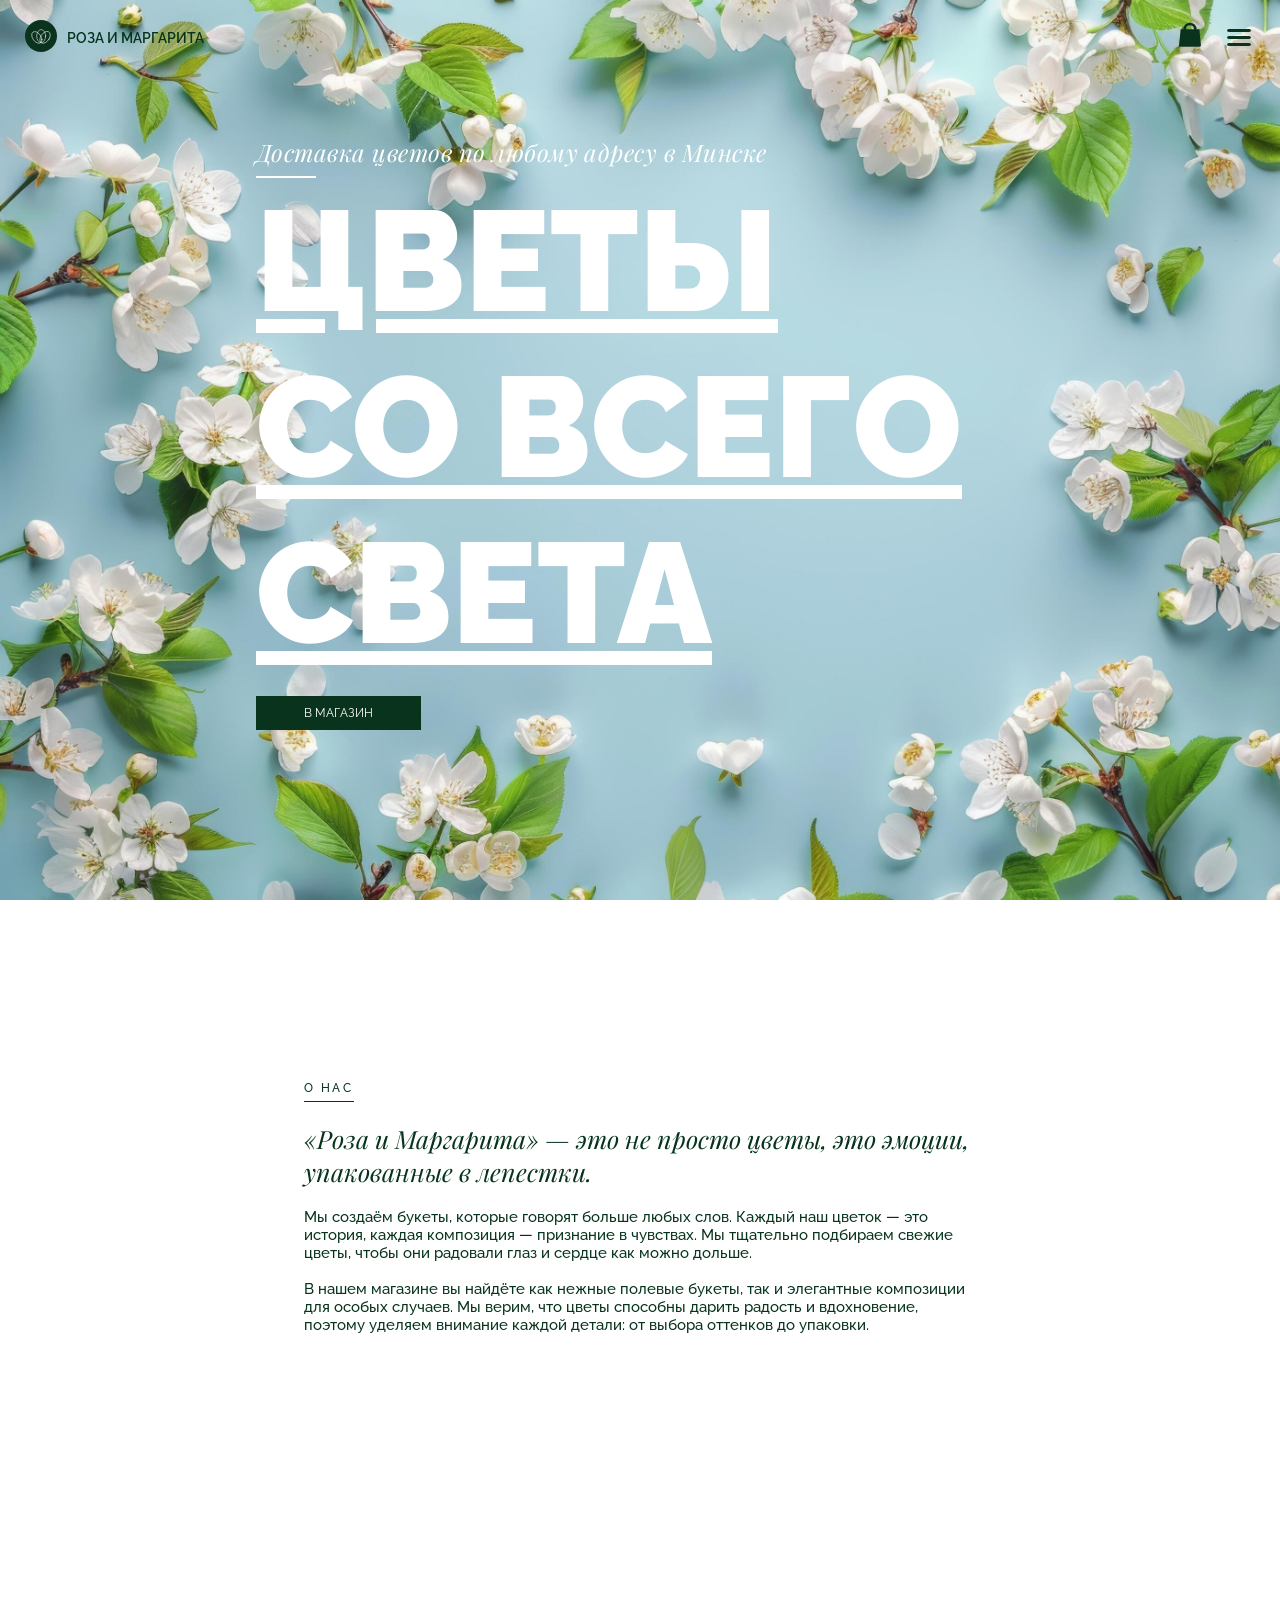
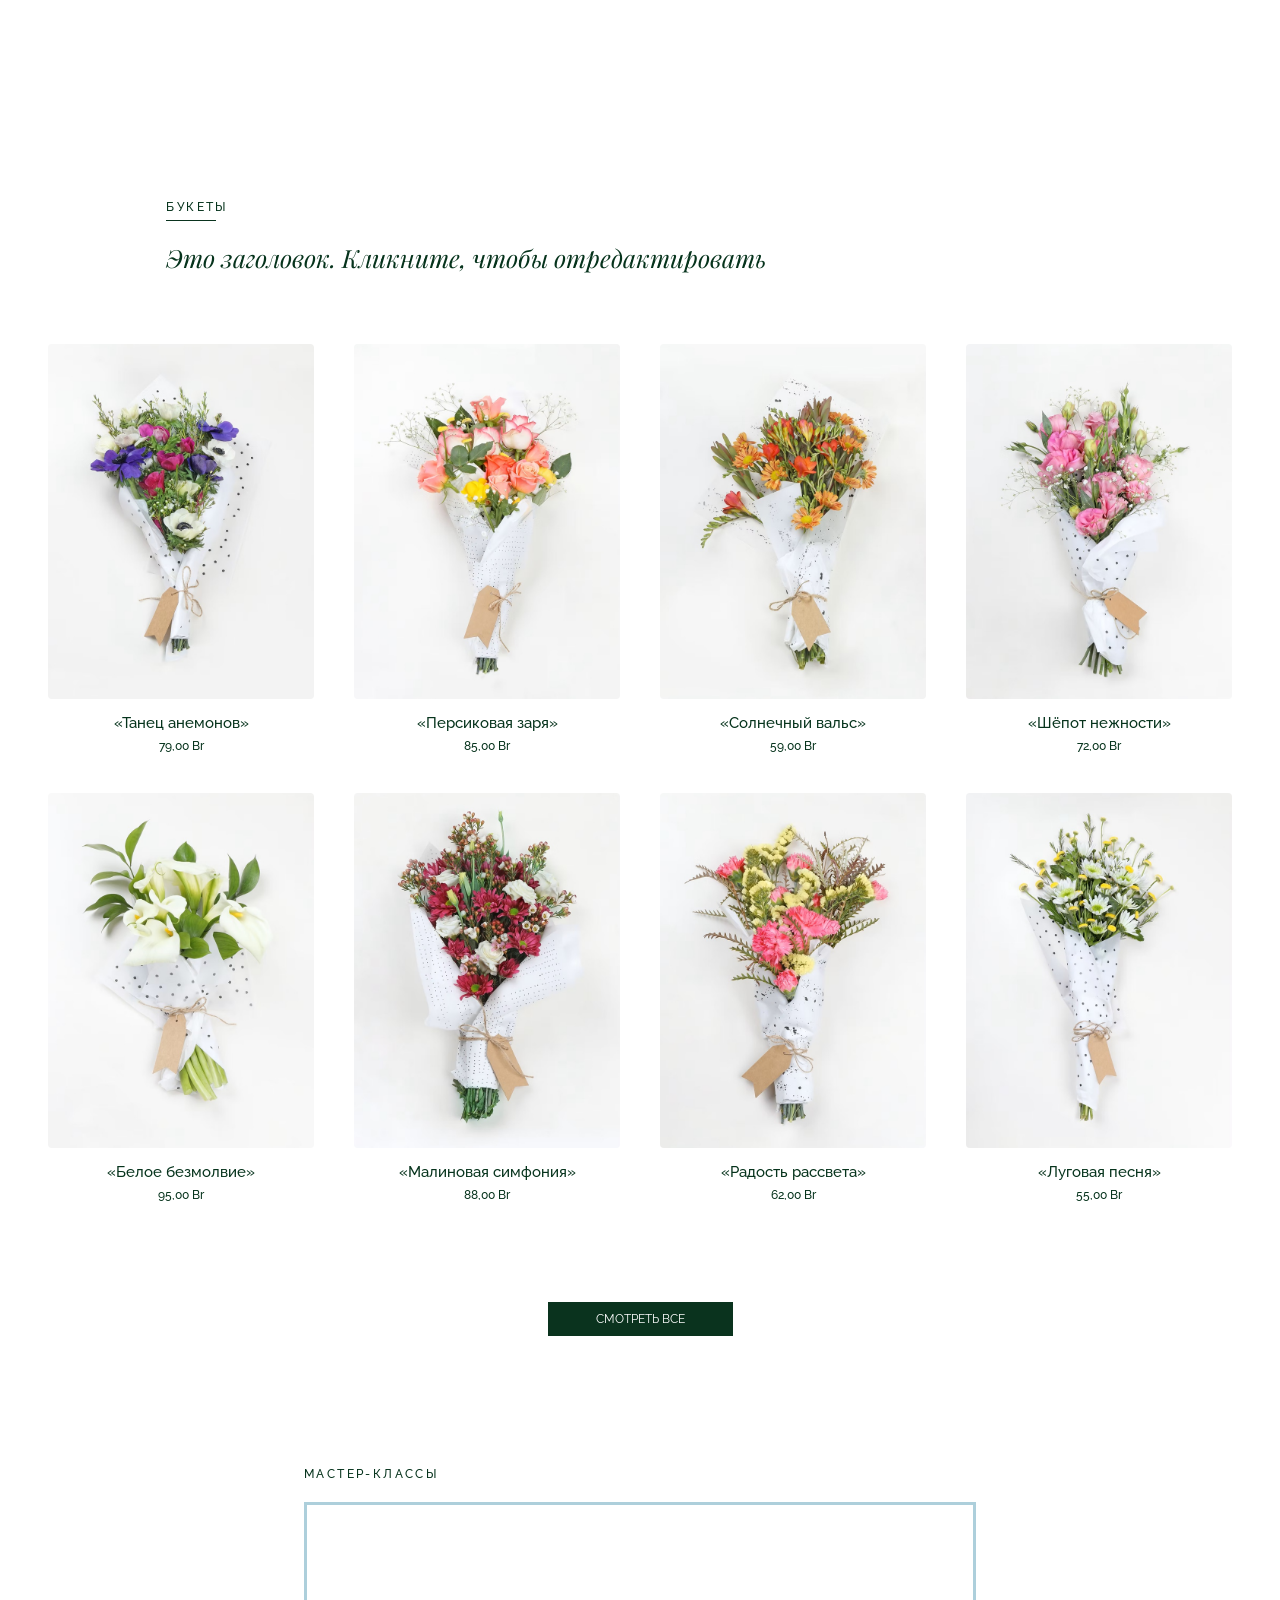
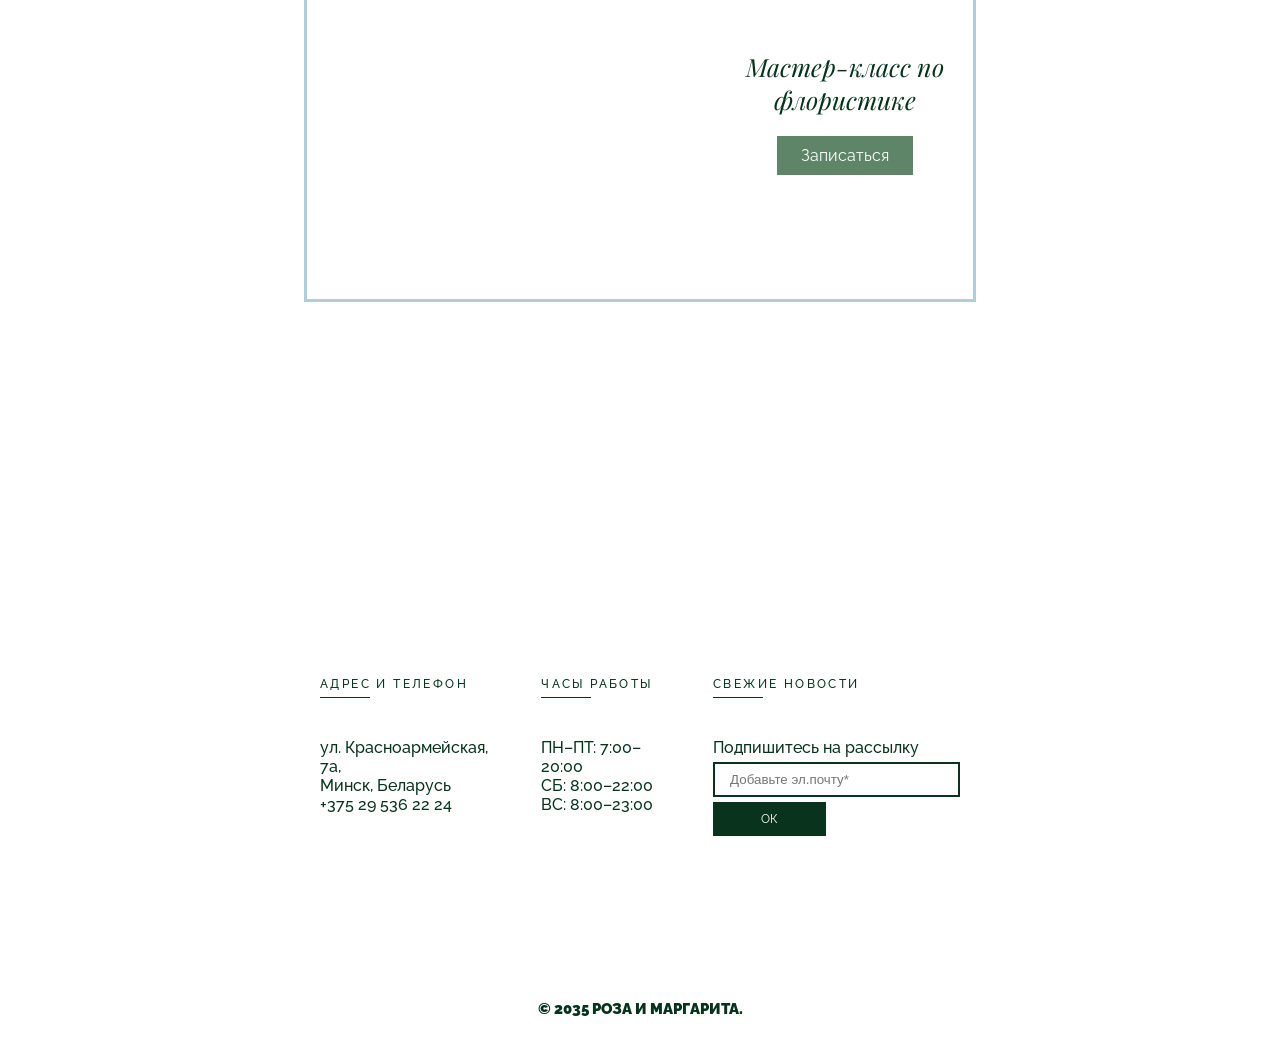
==== commit b83e0765: "final changes in final project" ====
--- a/index.html
+++ b/index.html
@@ -8,7 +8,7 @@
     <link rel="stylesheet" href="./css/base.css" type="text/css">
     <link rel="stylesheet" href="./css/shop.css" type="text/css">
     <link rel="stylesheet" href="./css/master_classes.css" type="text/css">
-    <link rel="stylesheet" href="./css/style.css" type="text/css">
+    <link rel="stylesheet" href="./css/index.css" type="text/css">
 <!--    <link rel="script" href="scripts/script.js" type="text/javascript">-->
 
     <link rel="preconnect" href="https://fonts.googleapis.com">
@@ -19,8 +19,11 @@
     <title>Роза и Маргарита</title>
 </head>
 <body>
+    <!-- Контейнер для фона -->
     <div class="wrapper">
+        <!-- Контейнер для фикса при щироком окне -->
         <div class="wrapper2">
+            <!-- Шапка -->
             <header class="header">
                 <div class="header_left">
                     <div class="logo">
@@ -47,7 +50,7 @@
                         </svg>
                     </div>
 
-                    <div class="menu" aria-label="Открыть меню">
+                    <div class="menu">
                         <div class="hamburger">
                             <div></div>
                             <div></div>
@@ -63,7 +66,7 @@
             <!-- Баннер hero -->
             <section class="hero" id="main">
                 <div class="hero_aligner">
-                <p class="subInfo">Доставка цветов по любому адресу в Москве</p>
+                <p class="subInfo">Доставка цветов по любому адресу в Минске</p>
                 <p class="bannerWords">цветы<br>со всего <br>света</p>
                 <a class="button_a" href="#shop" title="Открыть товары">в магазин</a>
                 </div>
@@ -72,13 +75,18 @@
             <section id="aboutUs" class="aboutUs">
                 <div class="container">
                     <p class="subtitle">о нас</p>
-                    <p class="sectionTitle">Это заголовок. Кликните, чтобы отредактировать</p>
-                    <p class="textInfo">Это текст. Нажмите один раз и выберите «Редактировать текст» или просто кликните дважды,
-                        чтобы добавить свой текст и настроить шрифт. Вы можете переместить его в любое место на странице.
-                        Расскажите посетителям сайта о себе.Здесь будет удачно смотреться текст о вашей компании и услугах.</p>
+                    <p class="sectionTitle">&laquo;Роза и Маргарита&raquo; &mdash; это не просто цветы, это эмоции, упакованные в лепестки.</p>
+                    <p class="textInfo">Мы создаём букеты, которые говорят больше любых слов. Каждый наш цветок &mdash; это история,
+                        каждая композиция &mdash; признание в чувствах. Мы тщательно подбираем свежие цветы,
+                        чтобы они радовали глаз и сердце как можно дольше.<br><br>
+                        В нашем магазине вы найдёте как нежные полевые букеты, так и элегантные композиции для особых случаев.
+                        Мы верим, что цветы способны дарить радость и вдохновение, поэтому уделяем внимание каждой детали:
+                        от выбора оттенков до упаковки.
+                        </p>
                 </div>
             </section>
 
+            <!-- Магазин -->
             <section class="shop" id="shop">
                 <div class="container">
                     <p class="subtitle">букеты</p>
@@ -97,57 +105,61 @@
                 </div>
             </section>
 
+            <!-- Мастер-класс -->
             <section class="master_classes">
                 <div class="container">
                     <p class="subtitle">мастер-классы</p>
                     <div class="master_class_div">
                         <div class="master_class_bg_image"></div>
                         <div class="master_class_info">
-                            <a class="sectionTitle">Мастер-класс по флористике</a>
+                            <a class="sectionTitle" href="master_class_registration.html" title="Перейти к регистрации на этот мастер-класс">Мастер-класс по флористике</a>
                             <a class="button_a" href="master_class_registration.html" title="Открыть регистрацию на мастер-класс" target="_blank">Записаться</a>
                         </div>
                     </div>
                 </div>
             </section>
 
+            <!-- Подвал: информация о адресе, номере телефона и тд -->
             <footer class="footer">
                 <div id="contacts" class="container">
                     <div class="address_phone">
                         <p class="subtitle">адрес и телефон</p>
                         <p class="textInfo">
-                            ул. Арбат, 1а,<br>
-                            Москва, Россия<br>
-                            <a class="textInfo" title="Позвонить">+7 495 000-00-00</a>
+                            ул. Красноармейская, 7а,<br>
+                            Минск, Беларусь<br>
+                            <a class="textInfo" title="Позвонить">+375 29 536 22 24</a>
                         </p>
                     </div>
                     <div class="working_hours">
                         <p class="subtitle">часы работы</p>
                         <p class="textInfo">
-                            ПН–ПТ: 7:00–20:00<br>
-                            СБ: 8:00–22:00<br>
-                            ВС: 8:00–23:00
+                            ПН–ПТ: 7:00&ndash;20:00<br>
+                            СБ: 8:00&ndash;22:00<br>
+                            ВС: 8:00&ndash;23:00
                         </p>
                     </div>
 
                     <div class="news">
                         <p class="subtitle">свежие новости</p>
-                        <form method="" action="" class="formNews">
+                        <form method="POST" action="#" class="formNews" onsubmit="return signForNews(event)" >
                             <label for="newsEmail" class="textInfo">Подпишитесь на рассылку</label><br>
                             <input id="newsEmail" type="email" placeholder="Добавьте эл.почту*"  required/>
-                            <button onclick="signForKnews()">ок</button>
+                            <button type="submit">ок</button>
                         </form>
                     </div>
 
                 </div>
                 <div class="copyright">
-                    <p class="textInfo">© 2035 РОЗА И МАРГАРИТА. Сайт создан на <a href="https://wix.com">Wix.com</a></p>
+                    <p class="textInfo">&copy; 2035 РОЗА И МАРГАРИТА.</p>
                 </div>
             </footer>
 
+            <!-- Затемнение при открытии меню -->
             <div class="overlay" id="menu_overlay" hidden></div>
 
+            <!-- Меню -->
             <nav class="offcanvas" id="site_menu" >
-            <div class="offcanvas_close" id="menu_close" aria-label="Закрыть меню">
+            <div class="offcanvas_close" id="menu_close">
                 <div></div>
                 <div></div>
             </div>
@@ -162,7 +174,7 @@
 
         </div>
     </div>
-<!--    <script src="./scripts/script.js" defer></script>-->
+
     <script type="module" src="./scripts/shop.js" defer></script>
 </body>
 </html>
--- a/css/base.css
+++ b/css/base.css
@@ -142,6 +142,7 @@
   padding: 20px 25px 20px 25px;
   overflow: hidden;
 }
+
 header .logo:hover, header .bag_icon, header .menu {
   cursor: pointer;
 }
@@ -260,8 +261,11 @@
 .footer .copyright {
   padding: 100px 0 30px 0;
   text-align: center;
+}
+.footer .copyright p {
   font-weight: 900;
 }
+
 .menu_open {
   overflow: hidden;
 }
@@ -396,6 +400,11 @@
     width: 100%;
   }
 }
+@media only all and (min-width: 790px) and (max-width: 1023px) {
+  .footer .container {
+    width: 80%;
+  }
+}
 @media only all and (max-width: 1435px) {
   .formNews {
     width: 100%;
@@ -413,3 +422,5 @@
     margin: auto;
   }
 }
+
+/*# sourceMappingURL=data:application/json;charset=utf-8,%7B%22version%22:3,%22sourceRoot%22:%22%22,%22sources%22:%5B%22file:///D:/Courses/html_css_js/Margo/html/FlowerShop/scss/base.scss%22,%22file:///D:/Courses/html_css_js/Margo/html/FlowerShop/scss/_variables.scss%22%5D,%22names%22:%5B%5D,%22mappings%22:%22AAEA;EACI;EACA;EACA;;;AAGJ;EACI,OCNS;;;ADSb;EACI,YCbS;EDcT,OCVe;EDWf;EACA,aCXS;EDYT;EACA;EACA;EACA;EACA;EACA;;;AAGJ;EACI;;;AAGJ;EACI;EACA;;;AAGJ;EACI;EACA,YCpCS;EDqCT,OCjCe;EDkCf;EACA,aClCS;EDmCT;EACA;EACA;EACA;EACA;EACA;EACA;;;AAGJ;EACI;;;AAGJ;EACI;EACA;EACA,OCrDS;EDsDT,aCpDS;EDqDT;EACA;EACA;EACA;EACA;EACA;;AAGA;EACI;EACA;EACA;EACA;EACA,kBCvEK;EDwEL;;;AAIR;EACI,OC1ES;ED2ET,aCxEW;EDyEX;EACA;EACA;EACA;EACA;EACA;EACA;EACA;;;AAGJ;EACI,OCvFS;EDwFT,aCtFS;EDuFT;EACA;EACA;EACA;EACA;;;AAIJ;EACI;EACA;EACA;EACA;;;AAGJ;EACI;EACA;EACA;EACA;;;AAGJ;EACI;EACA;;;AAGJ;EACI;;;AAGJ;EACI;EACA;EACA;EACA;;;AAGJ;EACI;;;AAGJ;EACI;;;AAGJ;EACI;EACA;EAAQ;EACR;EACA;EACA;EACA;EACA;EACA;;AAEA;EACI;;AAGJ;EACI;EACA;EAEA;;AAEA;EACI;EACA;EACA;;AAEA;EACI,MCpKH;;ADuKD;EACI;EACA,QCzKH;ED0KG;;AAMR;EACI,aC5KC;ED6KD;EACA;EACA;EACA;EACA;EACA;EACA,OCrLC;EDsLD;;AAGJ;EACI;;AAIR;EACI;EACA;EACA;;AAEA;EACI;EACA;;AAEA;EACI,QC3MH;ED4MG;;AACA;EACI,MC9MP;ED+MO;;AAKZ;EACI;EACA;EACA;EACA;EACA;;AAEA;EAEI;EACA;EAAQ;EAAS;EACjB;;AAGJ;EACI;EACA;EACA;EACA,kBCtOH;EDuOG;;AASJ;EAAY;;AAMR;EAEI;;;AAapB;EACI;;AAEA;EACI;EACA;EACA;EACA;EACA;EACA;EACA;;AAEA;EACI;EACA;;AAaJ;EACI;;AAEA;EACI;;AAEA;EACI;EACA;EACA;EACA;EACA;;AAGJ;EACI;;AAGJ;EACI;;AAOhB;EACI;EACA;;AAEA;EACI;;;AAKZ;EACI;;;AAGJ;EACI;EAAiB;EACjB;EACA;EAAY;EACZ;EACA;;AAEA;EACI;EACA;;;AAIR;EACI;EACA;EAAQ;EACR;EACA;EACA;EACA;EACA;EACA;EACA;EACA;EACA;EACA;;AAEA;EACI;EACA;EAAW;EACX;EACA;EACA;EACA;;AAEA;EACI;EACA;EACA;EACA,kBC/WC;EDgXD;;AAGJ;EAAkB;;AAClB;EAAkB;;AAItB;EACI;EACA;EACA;EACA;EACA;;AAEA;EACI;EACA;EACA,OC/XC;EDgYD,aC9XC;ED+XD;EACA;EACA;;AAGA;EACI;EACA;EACA;EACA;;AAIJ;EACI,OChZH;;ADuZT;EACI;;AAEA;EACI;EACA;;AAUA;EACI;;AADJ;EACI;;AADJ;EACI;;AADJ;EACI;;AADJ;EACI;;;AAMhB;EACI;IACI;;EAGI;IACI;;EAKZ;IACI;;EACA;IACI;IACA;;;AAKZ;EAEI;IACI;IACA;IACA;;EAEA;IACI;;EAEA;IACI;;EAGJ;IACI;;;AAQhB;EACI;IAAoB;;;AAGxB;EACI;IAAY;;EACZ;IAAiB;;;AAGrB;EACI;IAAU;;EACV;IAAY;IAAe%22,%22file%22:%22base.css%22%7D */
--- a/css/index.css
+++ b/css/index.css
@@ -0,0 +1,131 @@
+.hero {
+  transition: 0.5s;
+  text-align: left;
+  padding: 136px 0 300px 20vw;
+  overflow: hidden;
+  display: flex;
+  flex-direction: column;
+  justify-content: center;
+}
+.hero p.subInfo {
+  position: relative;
+  display: inline-block;
+  color: white;
+  font-family: "Playfair Display", serif;
+  font-style: italic;
+  font-optical-sizing: auto;
+  font-weight: 400;
+  font-size: 24px;
+  letter-spacing: 0.02em;
+  transition: 1s;
+}
+.hero p.subInfo:after {
+  content: "";
+  display: block;
+  width: 60px;
+  height: 2px;
+  background-color: white;
+  margin-top: 8px;
+}
+.hero .bannerWords {
+  font-family: "Raleway", sans-serif;
+  font-optical-sizing: auto;
+  font-weight: 900;
+  font-style: normal;
+  font-size: 142px;
+  color: white;
+  text-decoration: underline;
+  text-transform: uppercase;
+  transition: 0.1s;
+  margin-bottom: 20px;
+}
+
+.aboutUs {
+  padding: 0 0 350px 0;
+}
+.aboutUs .container {
+  width: 60%;
+  margin: auto;
+}
+
+.shop .container p.subtitle {
+  margin: 20px 0 0 10%;
+}
+.shop .container p.sectionTitle {
+  margin: 0 0 50px 10%;
+}
+.shop .container .products {
+  margin-bottom: 100px;
+}
+
+.master_classes {
+  background: white;
+  padding: 0 0 80px 0;
+}
+.master_classes .container {
+  width: 60%;
+  transition: 0.5s;
+}
+.master_classes .container .subtitle::after {
+  content: none;
+}
+.master_classes .container .master_class_div {
+  width: 100%;
+  border: #adcfdb solid 3px;
+  height: 400px;
+  margin-top: 20px;
+}
+.master_classes .container .master_class_div .master_class_info {
+  align-items: center;
+}
+.master_classes .container .master_class_div .master_class_info a {
+  text-align: center;
+}
+.master_classes .container .master_class_div .master_class_info a.button_a {
+  background: #5e8567;
+}
+.master_classes .container .master_class_div .master_class_info a.button_a:hover {
+  text-decoration: underline;
+}
+
+@media only all and (max-width: 790px) {
+  .hero {
+    padding-left: 10%;
+    padding-right: 15%;
+  }
+  .hero .bannerWords {
+    font-size: 92px !important;
+  }
+  .shop p.subtitle, .shop p.sectionTitle {
+    margin-left: 0 !important;
+  }
+  .aboutUs .container {
+    width: 100%;
+  }
+  .master_classes .container {
+    width: 95%;
+  }
+  .master_classes .container .master_class_div {
+    flex-direction: column;
+  }
+  .master_classes .container .master_class_div a.button_a {
+    margin-bottom: 20px;
+  }
+}
+@media only all and (min-width: 790px) and (max-width: 1024px) {
+  .master_classes .container {
+    width: 80%;
+  }
+}
+@media only all and (min-width: 1030px) {
+  .shop .container .products {
+    grid-template-columns: repeat(4, minmax(200px, 1fr));
+  }
+}
+@media only all and (min-width: 2000px) {
+  .wrapper2 .hero {
+    padding-left: 379.5px;
+  }
+}
+
+/*# sourceMappingURL=data:application/json;charset=utf-8,%7B%22version%22:3,%22sourceRoot%22:%22%22,%22sources%22:%5B%22file:///D:/Courses/html_css_js/Margo/html/FlowerShop/scss/index.scss%22,%22file:///D:/Courses/html_css_js/Margo/html/FlowerShop/scss/_variables.scss%22%5D,%22names%22:%5B%5D,%22mappings%22:%22AAIA;EACI;EACA;EACA;EAEA;EACA;EACA;EACA;;AAGA;EACI;EACA;EACA,OCdW;EDeX,aCbO;EDcP;EACA;EACA;EACA;EACA;EACA;;AAEA;EACI;EACA;EACA;EACA;EACA;EACA;;AAIR;EACI,aCjCK;EDkCL;EACA;EACA;EACA;EACA,OCvCW;EDwCX;EACA;EACA;EACA;;;AAKR;EACI;;AACA;EAEI;EACA;;;AAUA;EACI;;AAGJ;EACI;;AAGJ;EAEI;;;AAMZ;EACI;EACA;;AACA;EAEI;EACA;;AAEA;EACI;;AAGJ;EAEI;EACA;EACA;EAGA;;AAIA;EAII;;AAEA;EAAI;;AAIJ;EAEI,YCrHN;;AD0HE;EAAkB;;;AAclC;EACI;IACI;IACA;;EAEA;IACI;;EAIR;IAAyC;;EAEzC;IACI;;EAEJ;IACI;;EAEA;IACI;;EAEA;IAAa;;;AAKzB;EACI;IAA4B;;;AAGhC;EACI;IACI;;;AAMR;EAEQ;IACI%22,%22file%22:%22index.css%22%7D */
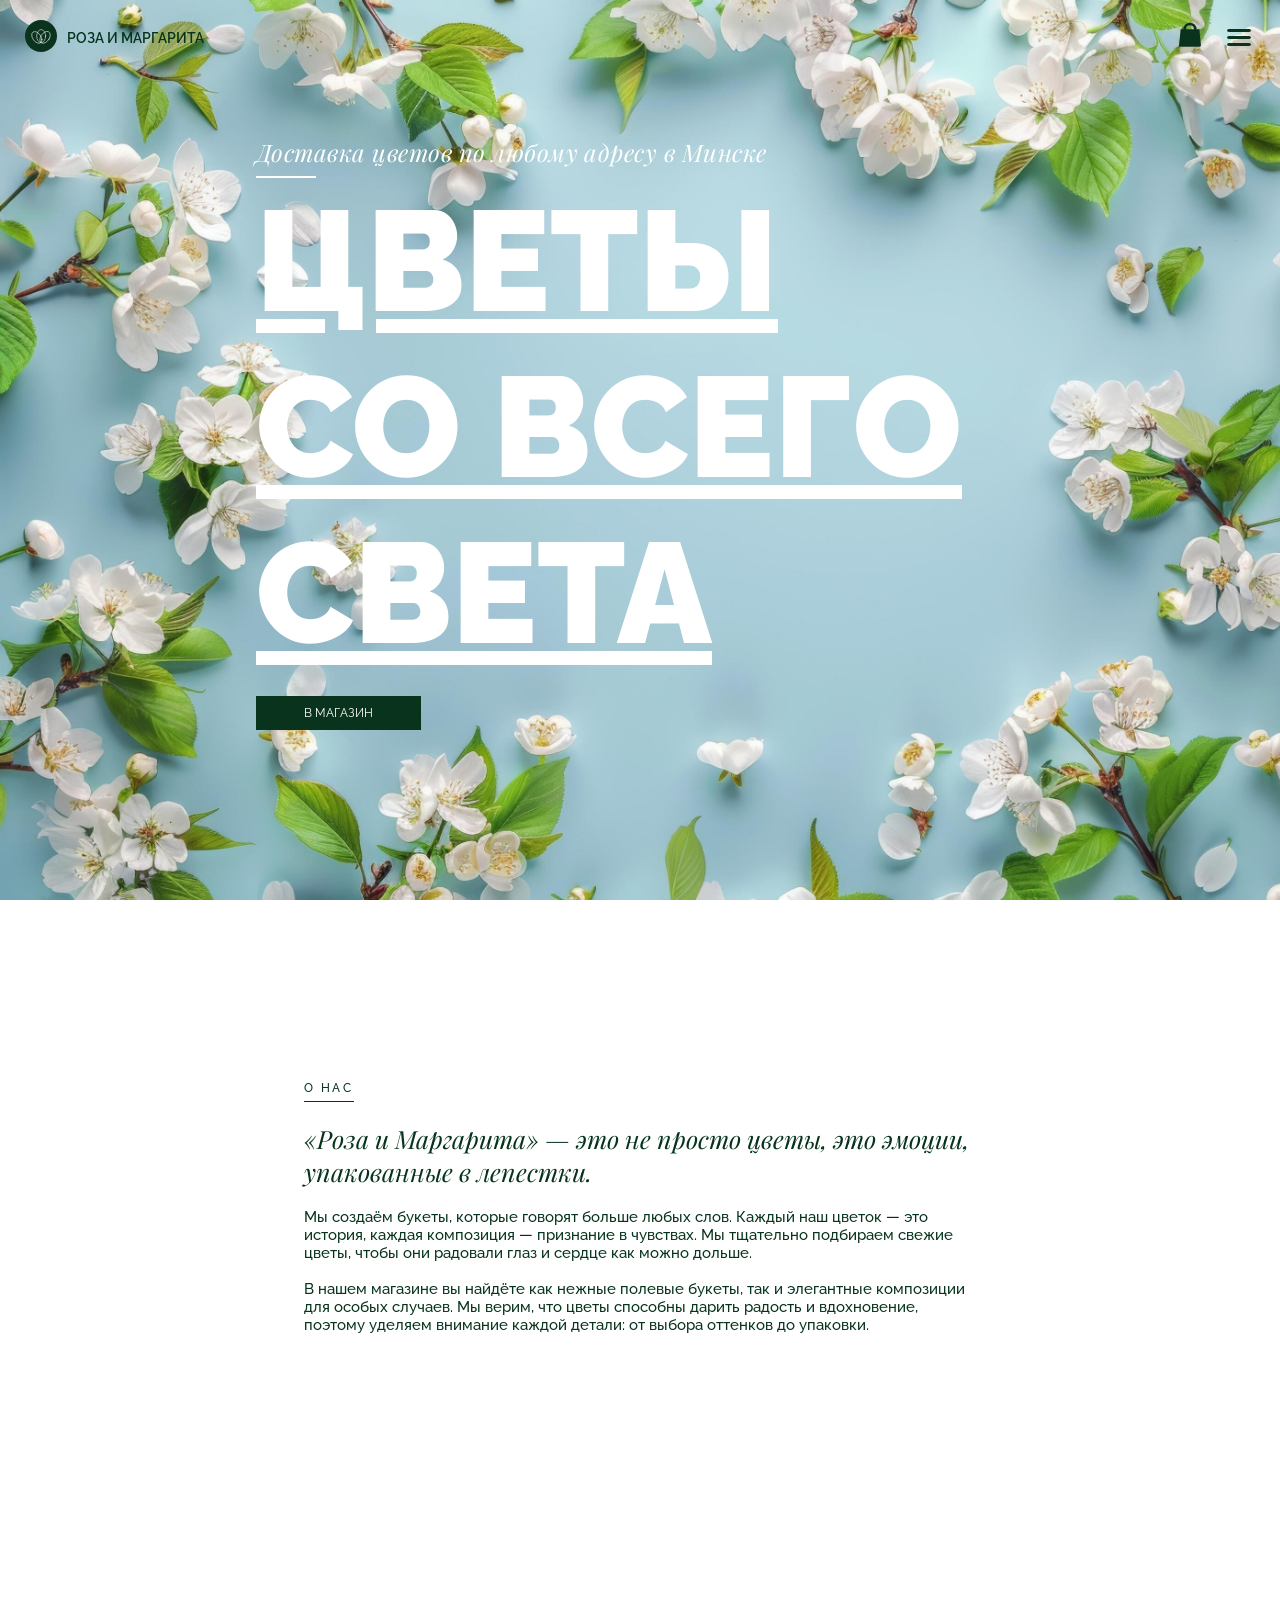
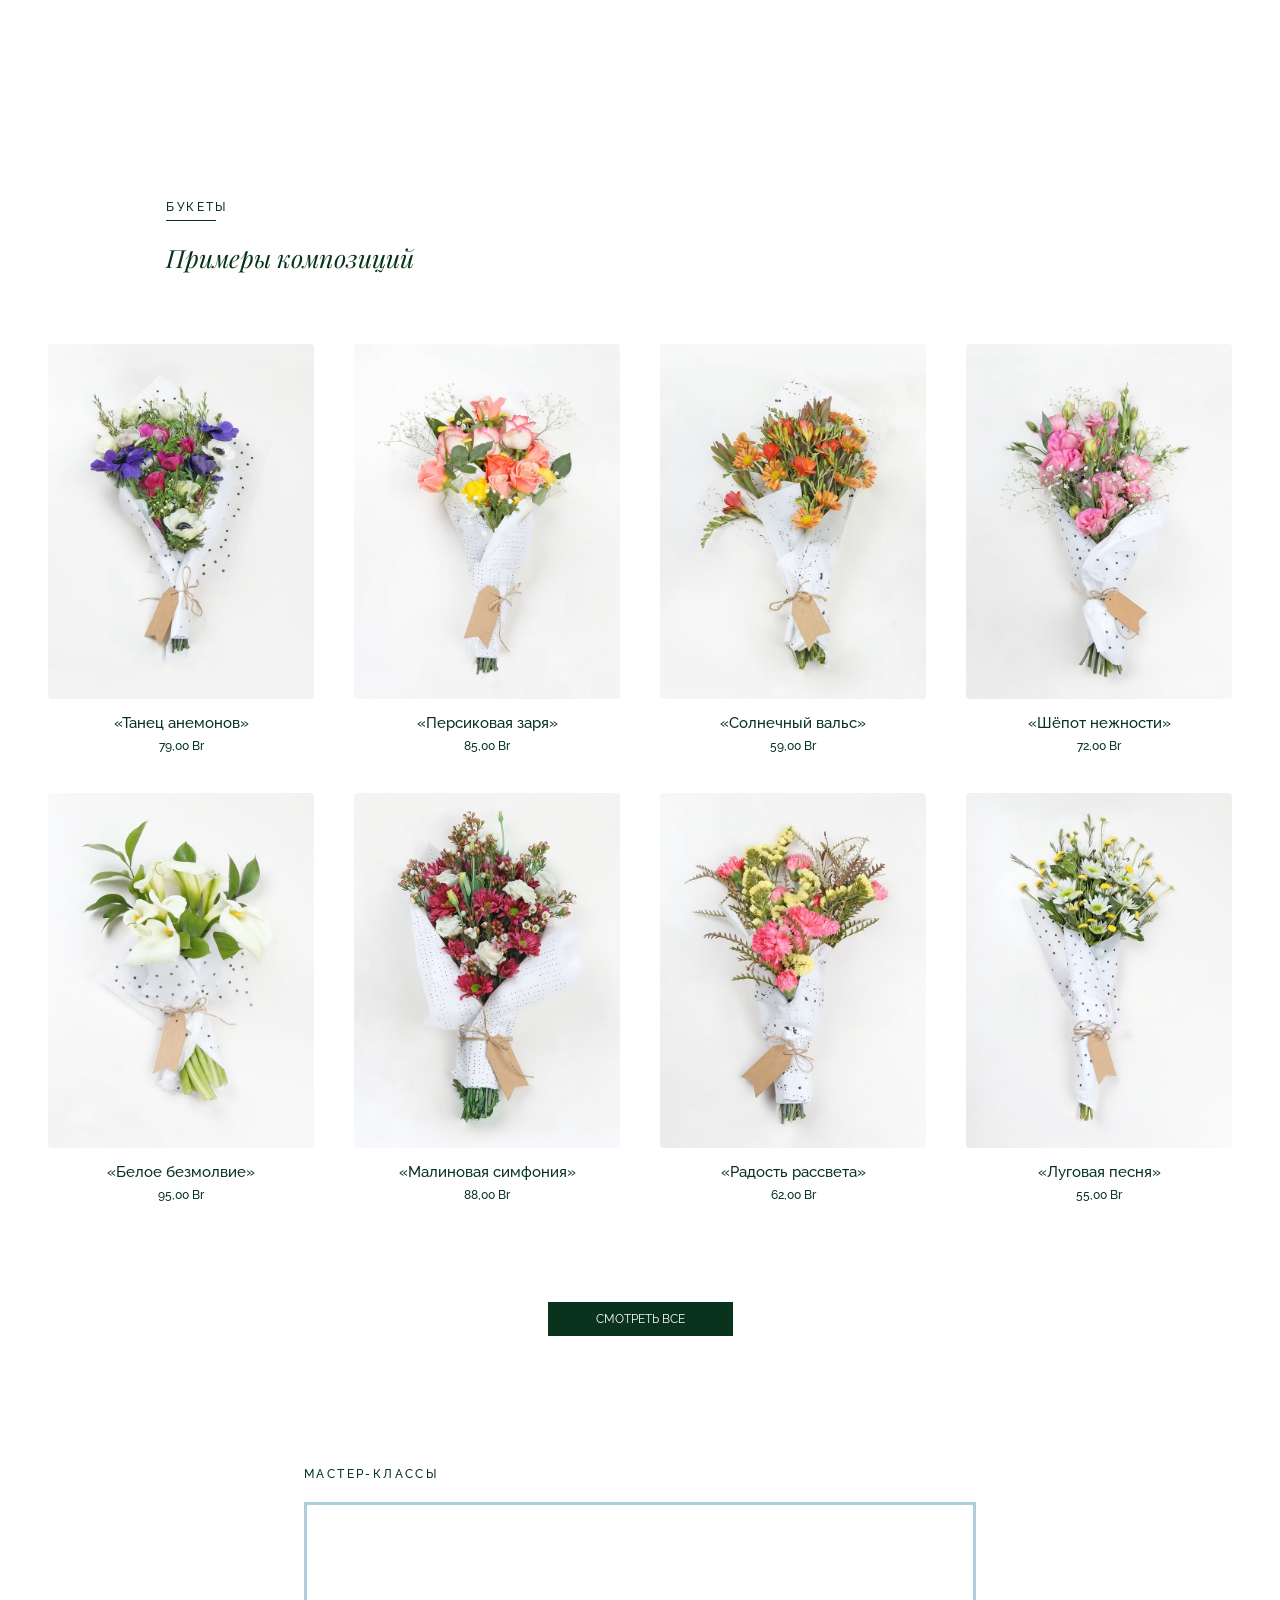
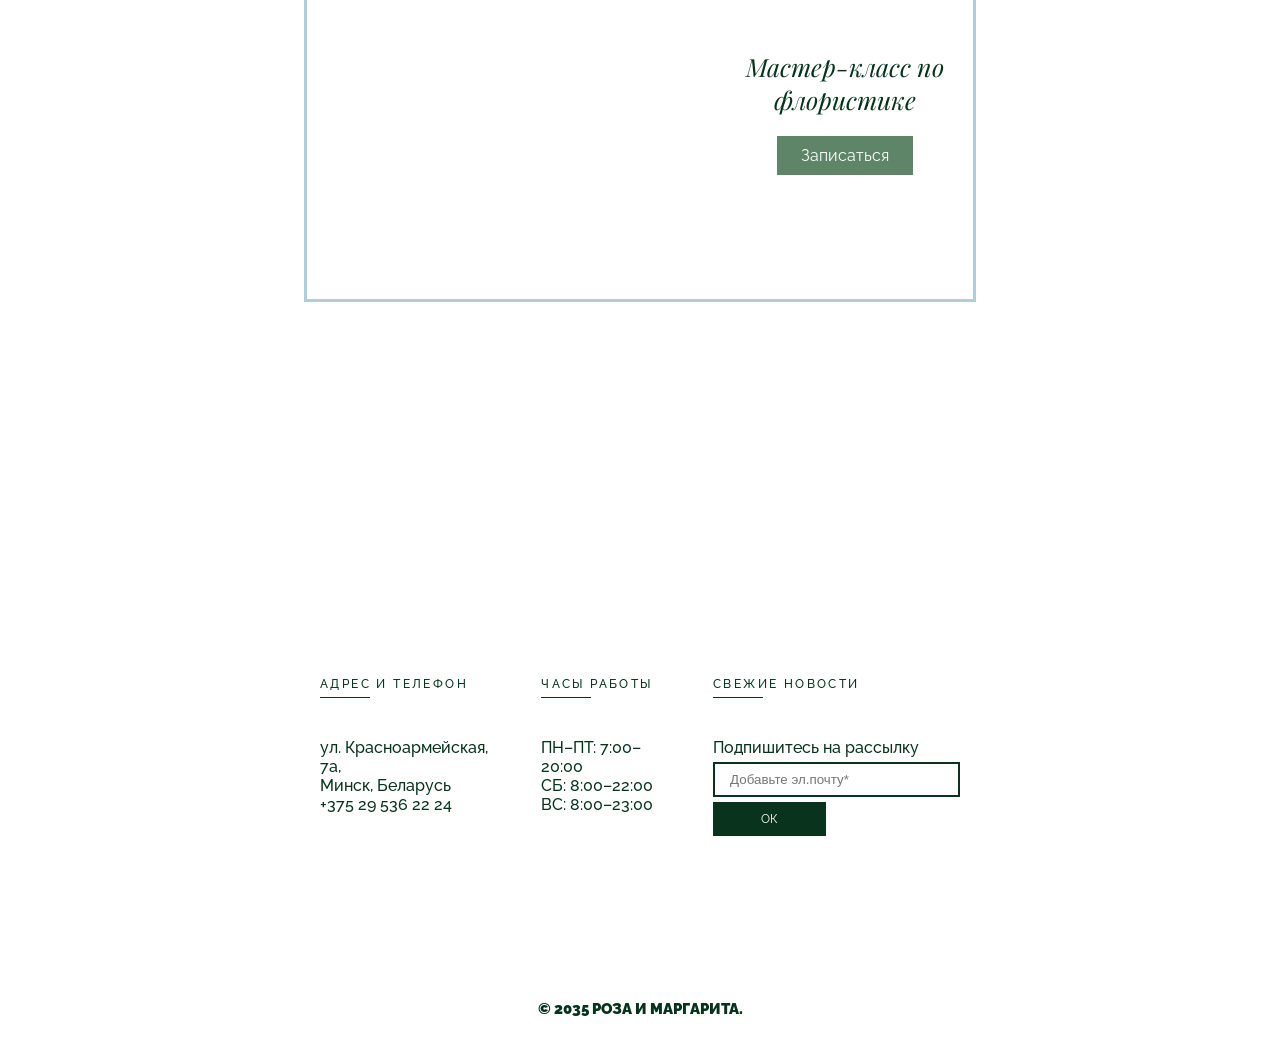
==== commit dabf399c: "fixed comments deleting" ====
--- a/index.html
+++ b/index.html
@@ -90,7 +90,7 @@
             <section class="shop" id="shop">
                 <div class="container">
                     <p class="subtitle">букеты</p>
-                    <p class="sectionTitle">Это заголовок. Кликните, чтобы отредактировать</p>
+                    <p class="sectionTitle">Примеры композиций</p>
                     <template id="product_template">
                         <article class="product">
                             <img class="product_image" src="" alt="" />
--- a/css/base.css
+++ b/css/base.css
@@ -142,7 +142,6 @@
   padding: 20px 25px 20px 25px;
   overflow: hidden;
 }
-
 header .logo:hover, header .bag_icon, header .menu {
   cursor: pointer;
 }
@@ -422,5 +421,3 @@
     margin: auto;
   }
 }
-
-/*# sourceMappingURL=data:application/json;charset=utf-8,%7B%22version%22:3,%22sourceRoot%22:%22%22,%22sources%22:%5B%22file:///D:/Courses/html_css_js/Margo/html/FlowerShop/scss/base.scss%22,%22file:///D:/Courses/html_css_js/Margo/html/FlowerShop/scss/_variables.scss%22%5D,%22names%22:%5B%5D,%22mappings%22:%22AAEA;EACI;EACA;EACA;;;AAGJ;EACI,OCNS;;;ADSb;EACI,YCbS;EDcT,OCVe;EDWf;EACA,aCXS;EDYT;EACA;EACA;EACA;EACA;EACA;;;AAGJ;EACI;;;AAGJ;EACI;EACA;;;AAGJ;EACI;EACA,YCpCS;EDqCT,OCjCe;EDkCf;EACA,aClCS;EDmCT;EACA;EACA;EACA;EACA;EACA;EACA;;;AAGJ;EACI;;;AAGJ;EACI;EACA;EACA,OCrDS;EDsDT,aCpDS;EDqDT;EACA;EACA;EACA;EACA;EACA;;AAGA;EACI;EACA;EACA;EACA;EACA,kBCvEK;EDwEL;;;AAIR;EACI,OC1ES;ED2ET,aCxEW;EDyEX;EACA;EACA;EACA;EACA;EACA;EACA;EACA;;;AAGJ;EACI,OCvFS;EDwFT,aCtFS;EDuFT;EACA;EACA;EACA;EACA;;;AAIJ;EACI;EACA;EACA;EACA;;;AAGJ;EACI;EACA;EACA;EACA;;;AAGJ;EACI;EACA;;;AAGJ;EACI;;;AAGJ;EACI;EACA;EACA;EACA;;;AAGJ;EACI;;;AAGJ;EACI;;;AAGJ;EACI;EACA;EAAQ;EACR;EACA;EACA;EACA;EACA;EACA;;AAEA;EACI;;AAGJ;EACI;EACA;EAEA;;AAEA;EACI;EACA;EACA;;AAEA;EACI,MCpKH;;ADuKD;EACI;EACA,QCzKH;ED0KG;;AAMR;EACI,aC5KC;ED6KD;EACA;EACA;EACA;EACA;EACA;EACA,OCrLC;EDsLD;;AAGJ;EACI;;AAIR;EACI;EACA;EACA;;AAEA;EACI;EACA;;AAEA;EACI,QC3MH;ED4MG;;AACA;EACI,MC9MP;ED+MO;;AAKZ;EACI;EACA;EACA;EACA;EACA;;AAEA;EAEI;EACA;EAAQ;EAAS;EACjB;;AAGJ;EACI;EACA;EACA;EACA,kBCtOH;EDuOG;;AASJ;EAAY;;AAMR;EAEI;;;AAapB;EACI;;AAEA;EACI;EACA;EACA;EACA;EACA;EACA;EACA;;AAEA;EACI;EACA;;AAaJ;EACI;;AAEA;EACI;;AAEA;EACI;EACA;EACA;EACA;EACA;;AAGJ;EACI;;AAGJ;EACI;;AAOhB;EACI;EACA;;AAEA;EACI;;;AAKZ;EACI;;;AAGJ;EACI;EAAiB;EACjB;EACA;EAAY;EACZ;EACA;;AAEA;EACI;EACA;;;AAIR;EACI;EACA;EAAQ;EACR;EACA;EACA;EACA;EACA;EACA;EACA;EACA;EACA;EACA;;AAEA;EACI;EACA;EAAW;EACX;EACA;EACA;EACA;;AAEA;EACI;EACA;EACA;EACA,kBC/WC;EDgXD;;AAGJ;EAAkB;;AAClB;EAAkB;;AAItB;EACI;EACA;EACA;EACA;EACA;;AAEA;EACI;EACA;EACA,OC/XC;EDgYD,aC9XC;ED+XD;EACA;EACA;;AAGA;EACI;EACA;EACA;EACA;;AAIJ;EACI,OChZH;;ADuZT;EACI;;AAEA;EACI;EACA;;AAUA;EACI;;AADJ;EACI;;AADJ;EACI;;AADJ;EACI;;AADJ;EACI;;;AAMhB;EACI;IACI;;EAGI;IACI;;EAKZ;IACI;;EACA;IACI;IACA;;;AAKZ;EAEI;IACI;IACA;IACA;;EAEA;IACI;;EAEA;IACI;;EAGJ;IACI;;;AAQhB;EACI;IAAoB;;;AAGxB;EACI;IAAY;;EACZ;IAAiB;;;AAGrB;EACI;IAAU;;EACV;IAAY;IAAe%22,%22file%22:%22base.css%22%7D */
--- a/css/master_classes.css
+++ b/css/master_classes.css
@@ -6,7 +6,7 @@
 }
 .master_classes .container .master_class_div .master_class_bg_image {
   flex: 1.6 1 0;
-  background: url("https://static.wixstatic.com/media/dae918_2b3d72c973fd4359ac82ab0e0fe38c6c~mv2_d_5281_3986_s_4_2.jpg/v1/fill/w_1080,h_806,fp_0.50_0.50,q_85,usm_0.66_1.00_0.01,enc_auto/dae918_2b3d72c973fd4359ac82ab0e0fe38c6c~mv2_d_5281_3986_s_4_2.jpg") no-repeat center;
+  background: url("./../imgs/master_class_background.jpg") no-repeat center;
   background-size: cover;
   width: 100%;
   height: 100%;
--- a/css/index.css
+++ b/css/index.css
@@ -127,5 +127,3 @@
     padding-left: 379.5px;
   }
 }
-
-/*# sourceMappingURL=data:application/json;charset=utf-8,%7B%22version%22:3,%22sourceRoot%22:%22%22,%22sources%22:%5B%22file:///D:/Courses/html_css_js/Margo/html/FlowerShop/scss/index.scss%22,%22file:///D:/Courses/html_css_js/Margo/html/FlowerShop/scss/_variables.scss%22%5D,%22names%22:%5B%5D,%22mappings%22:%22AAIA;EACI;EACA;EACA;EAEA;EACA;EACA;EACA;;AAGA;EACI;EACA;EACA,OCdW;EDeX,aCbO;EDcP;EACA;EACA;EACA;EACA;EACA;;AAEA;EACI;EACA;EACA;EACA;EACA;EACA;;AAIR;EACI,aCjCK;EDkCL;EACA;EACA;EACA;EACA,OCvCW;EDwCX;EACA;EACA;EACA;;;AAKR;EACI;;AACA;EAEI;EACA;;;AAUA;EACI;;AAGJ;EACI;;AAGJ;EAEI;;;AAMZ;EACI;EACA;;AACA;EAEI;EACA;;AAEA;EACI;;AAGJ;EAEI;EACA;EACA;EAGA;;AAIA;EAII;;AAEA;EAAI;;AAIJ;EAEI,YCrHN;;AD0HE;EAAkB;;;AAclC;EACI;IACI;IACA;;EAEA;IACI;;EAIR;IAAyC;;EAEzC;IACI;;EAEJ;IACI;;EAEA;IACI;;EAEA;IAAa;;;AAKzB;EACI;IAA4B;;;AAGhC;EACI;IACI;;;AAMR;EAEQ;IACI%22,%22file%22:%22index.css%22%7D */
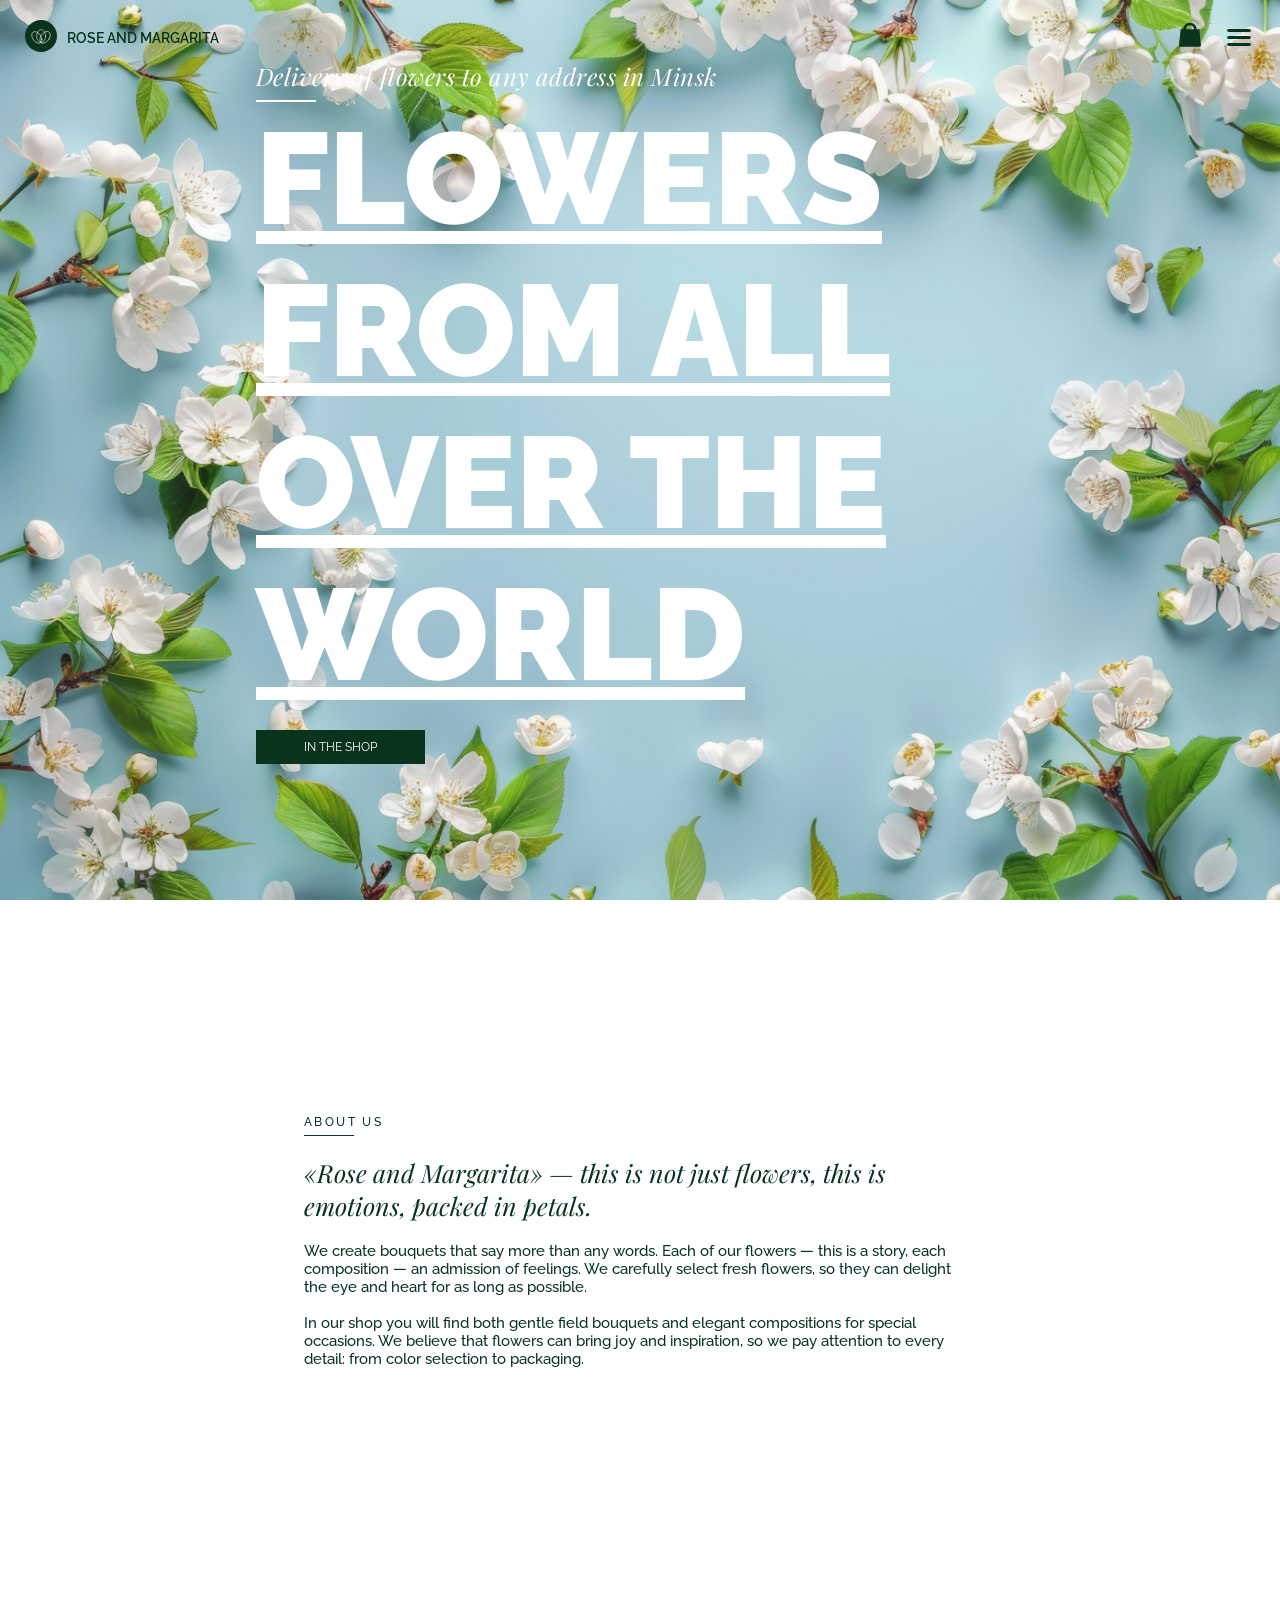
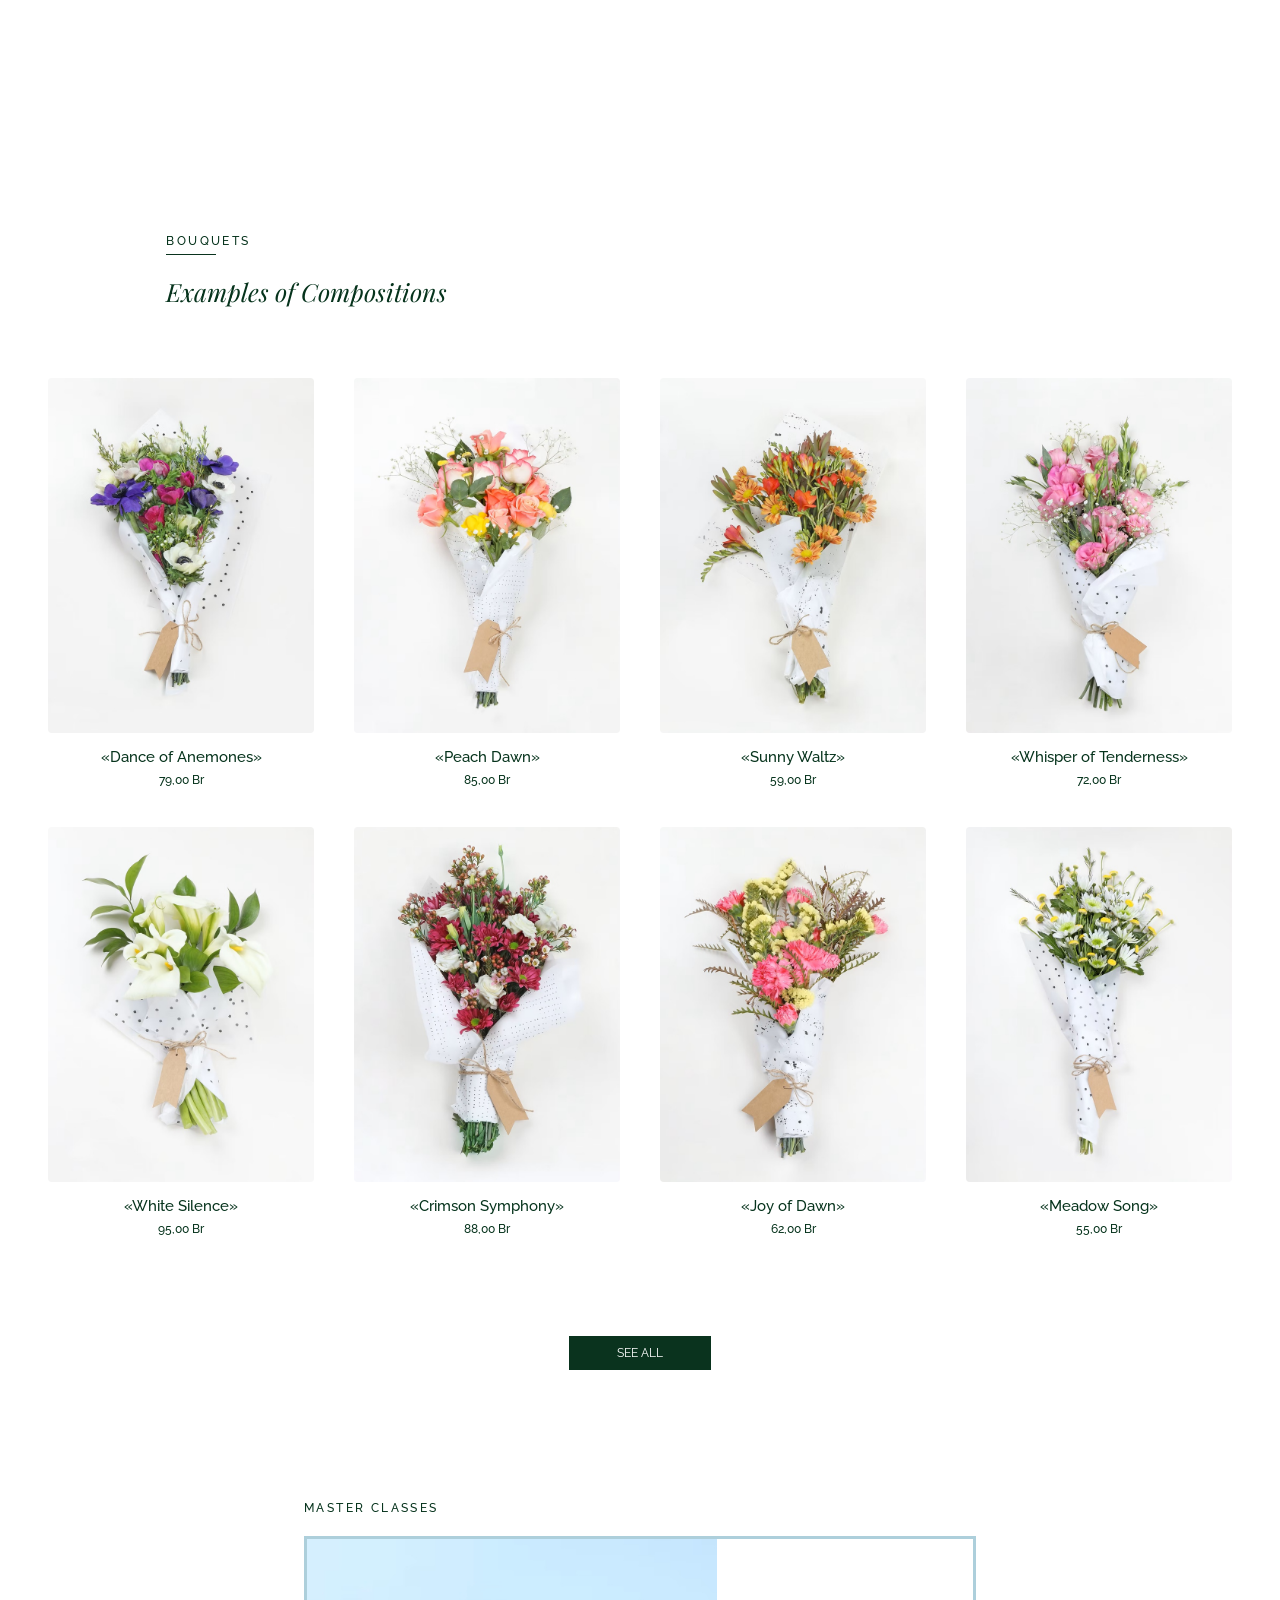
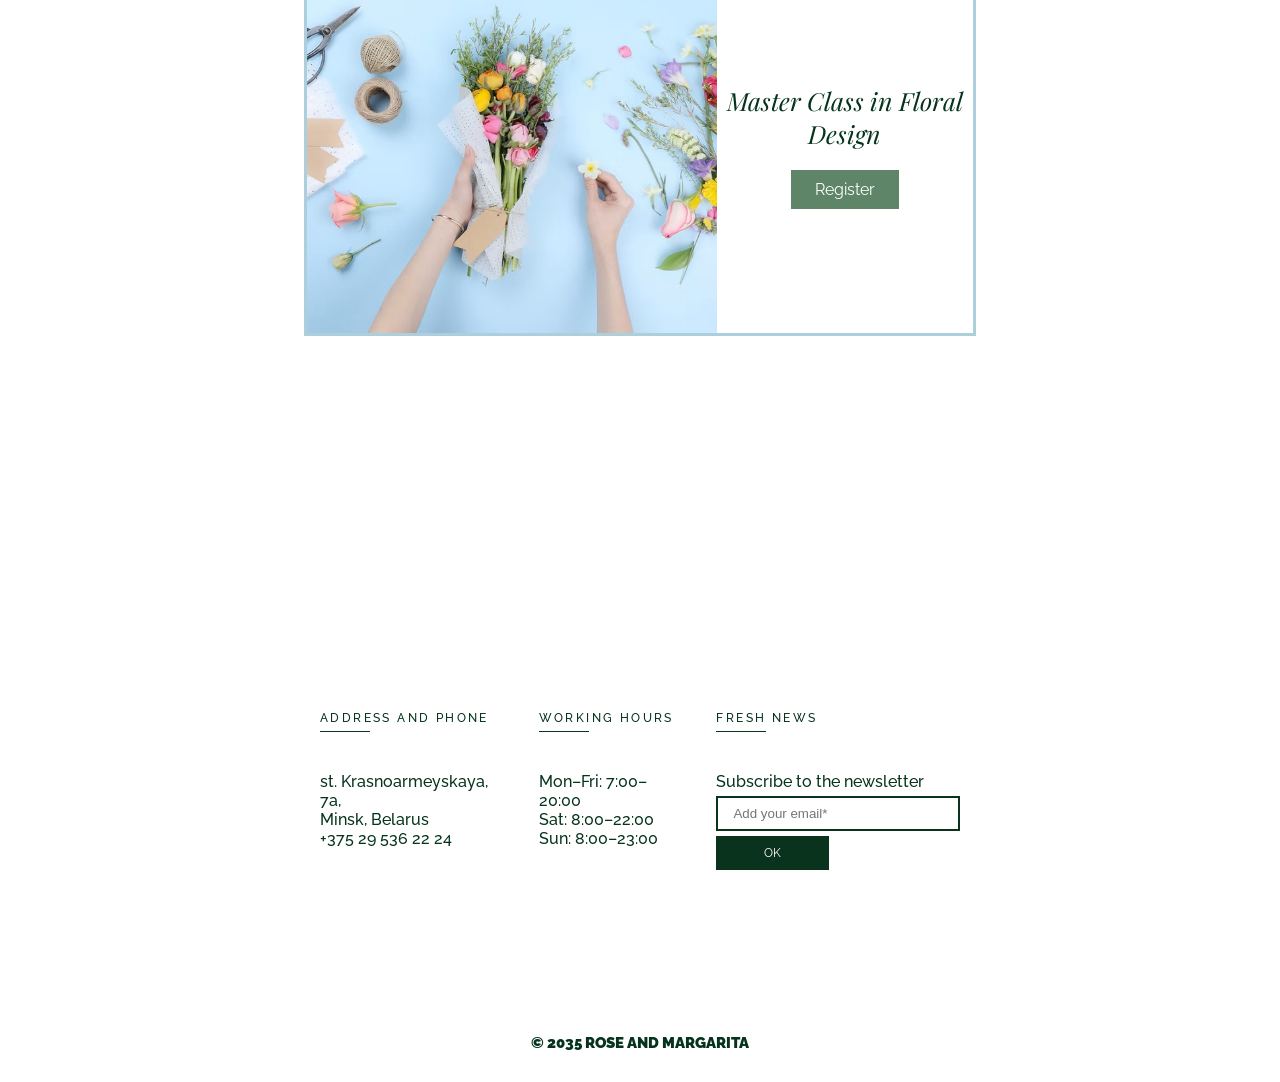
==== commit 10c06004: "translated to english and added readme" ====
--- a/index.html
+++ b/index.html
@@ -2,28 +2,23 @@
 <html lang="en">
 <head>
     <meta charset="UTF-8">
-<!--    <meta name="viewport" content="width=device-width, height=device-height, target-densitydpi=device-dpi, initial-scale=1">-->
     <meta name="viewport" content="width=device-width, initial-scale=1">
 
     <link rel="stylesheet" href="./css/base.css" type="text/css">
     <link rel="stylesheet" href="./css/shop.css" type="text/css">
     <link rel="stylesheet" href="./css/master_classes.css" type="text/css">
     <link rel="stylesheet" href="./css/index.css" type="text/css">
-<!--    <link rel="script" href="scripts/script.js" type="text/javascript">-->
 
     <link rel="preconnect" href="https://fonts.googleapis.com">
     <link rel="preconnect" href="https://fonts.gstatic.com" crossorigin>
     <link href="https://fonts.googleapis.com/css2?family=Playfair+Display:ital,wght@0,400..900;1,400..900&family=Raleway:ital,wght@0,100..900;1,100..900&display=swap" rel="stylesheet">
 
 
-    <title>Роза и Маргарита</title>
+    <title>Rose and Margarita</title>
 </head>
 <body>
-    <!-- Контейнер для фона -->
     <div class="wrapper">
-        <!-- Контейнер для фикса при щироком окне -->
         <div class="wrapper2">
-            <!-- Шапка -->
             <header class="header">
                 <div class="header_left">
                     <div class="logo">
@@ -40,7 +35,7 @@
 
 
                     </div>
-                    <a href="index.html" title="На главную">Роза и Маргарита</a>
+                    <a href="index.html" title="Open main page">Rose and Margarita</a>
                 </div>
                 <div class="header_right">
                     <div class="bag_icon">
@@ -56,119 +51,108 @@
                             <div></div>
                             <div></div>
                         </div>
-    <!--                    <div class="close" >-->
-    <!--                        <div></div>-->
-    <!--                        <div></div>-->
-    <!--                    </div>-->
                     </div>
                 </div>
             </header>
-            <!-- Баннер hero -->
+
             <section class="hero" id="main">
                 <div class="hero_aligner">
-                <p class="subInfo">Доставка цветов по любому адресу в Минске</p>
-                <p class="bannerWords">цветы<br>со всего <br>света</p>
-                <a class="button_a" href="#shop" title="Открыть товары">в магазин</a>
+                <p class="subInfo">Delivery of flowers to any address in Minsk</p>
+                <p class="bannerWords">flowers<br>from all <br>over the <br> world</p>
+                <a class="button_a" href="#shop" title="Open products">in the shop</a>
                 </div>
             </section>
-            <!-- О нас -->
+
             <section id="aboutUs" class="aboutUs">
                 <div class="container">
-                    <p class="subtitle">о нас</p>
-                    <p class="sectionTitle">&laquo;Роза и Маргарита&raquo; &mdash; это не просто цветы, это эмоции, упакованные в лепестки.</p>
-                    <p class="textInfo">Мы создаём букеты, которые говорят больше любых слов. Каждый наш цветок &mdash; это история,
-                        каждая композиция &mdash; признание в чувствах. Мы тщательно подбираем свежие цветы,
-                        чтобы они радовали глаз и сердце как можно дольше.<br><br>
-                        В нашем магазине вы найдёте как нежные полевые букеты, так и элегантные композиции для особых случаев.
-                        Мы верим, что цветы способны дарить радость и вдохновение, поэтому уделяем внимание каждой детали:
-                        от выбора оттенков до упаковки.
+                    <p class="subtitle">about us</p>
+                    <p class="sectionTitle">&laquo;Rose and Margarita&raquo; &mdash; this is not just flowers, this is emotions, packed in petals.</p>
+                    <p class="textInfo">We create bouquets that say more than any words. Each of our flowers &mdash; this is a story,
+                        each composition &mdash; an admission of feelings. We carefully select fresh flowers,
+                        so they can delight the eye and heart for as long as possible.<br><br>
+                        In our shop you will find both gentle field bouquets and elegant compositions for special occasions.
+                        We believe that flowers can bring joy and inspiration, so we pay attention to every detail:
+                        from color selection to packaging.
                         </p>
                 </div>
             </section>
 
-            <!-- Магазин -->
             <section class="shop" id="shop">
                 <div class="container">
-                    <p class="subtitle">букеты</p>
-                    <p class="sectionTitle">Примеры композиций</p>
+                    <p class="subtitle">bouquets</p>
+                    <p class="sectionTitle">Examples of Compositions</p>
                     <template id="product_template">
                         <article class="product">
                             <img class="product_image" src="" alt="" />
-    <!--                        <div class="product_description">-->
                                 <p class="product_title textInfo"></p>
                                 <p class="product_price textInfo"></p>
-    <!--                        </div>-->
                         </article>
                     </template>
                     <section id="products" class="products"></section>
-                    <a class="button_a" href="shop.html" title="Открыть магазин" target="_blank">смотреть все</a>
+                    <a class="button_a" href="shop.html" title="Open shop" target="_blank">see all</a>
                 </div>
             </section>
 
-            <!-- Мастер-класс -->
             <section class="master_classes">
                 <div class="container">
-                    <p class="subtitle">мастер-классы</p>
+                    <p class="subtitle">master classes</p>
                     <div class="master_class_div">
                         <div class="master_class_bg_image"></div>
                         <div class="master_class_info">
-                            <a class="sectionTitle" href="master_class_registration.html" title="Перейти к регистрации на этот мастер-класс">Мастер-класс по флористике</a>
-                            <a class="button_a" href="master_class_registration.html" title="Открыть регистрацию на мастер-класс" target="_blank">Записаться</a>
+                            <a class="sectionTitle" href="master_class_registration.html" title="Go to registration for this master class">Master Class in Floral Design</a>
+                            <a class="button_a" href="master_class_registration.html" title="Open registration for this master class" target="_blank">Register</a>
                         </div>
                     </div>
                 </div>
             </section>
 
-            <!-- Подвал: информация о адресе, номере телефона и тд -->
             <footer class="footer">
                 <div id="contacts" class="container">
                     <div class="address_phone">
-                        <p class="subtitle">адрес и телефон</p>
+                        <p class="subtitle">address and phone</p>
                         <p class="textInfo">
-                            ул. Красноармейская, 7а,<br>
-                            Минск, Беларусь<br>
-                            <a class="textInfo" title="Позвонить">+375 29 536 22 24</a>
+                            st. Krasnoarmeyskaya, 7a,<br>
+                            Minsk, Belarus<br>
+                            <a class="textInfo" title="Call">+375 29 536 22 24</a>
                         </p>
                     </div>
                     <div class="working_hours">
-                        <p class="subtitle">часы работы</p>
+                        <p class="subtitle">working hours</p>
                         <p class="textInfo">
-                            ПН–ПТ: 7:00&ndash;20:00<br>
-                            СБ: 8:00&ndash;22:00<br>
-                            ВС: 8:00&ndash;23:00
+                            Mon–Fri: 7:00&ndash;20:00<br>
+                            Sat: 8:00&ndash;22:00<br>
+                            Sun: 8:00&ndash;23:00
                         </p>
                     </div>
 
                     <div class="news">
-                        <p class="subtitle">свежие новости</p>
+                        <p class="subtitle">fresh news</p>
                         <form method="POST" action="#" class="formNews" onsubmit="return signForNews(event)" >
-                            <label for="newsEmail" class="textInfo">Подпишитесь на рассылку</label><br>
-                            <input id="newsEmail" type="email" placeholder="Добавьте эл.почту*"  required/>
-                            <button type="submit">ок</button>
+                            <label for="newsEmail" class="textInfo">Subscribe to the newsletter</label><br>
+                            <input id="newsEmail" type="email" placeholder="Add your email*"  required/>
+                            <button type="submit">ok</button>
                         </form>
                     </div>
 
                 </div>
                 <div class="copyright">
-                    <p class="textInfo">&copy; 2035 РОЗА И МАРГАРИТА.</p>
+                    <p class="textInfo">&copy; 2035 ROSE AND MARGARITA</p>
                 </div>
             </footer>
 
-            <!-- Затемнение при открытии меню -->
             <div class="overlay" id="menu_overlay" hidden></div>
 
-            <!-- Меню -->
             <nav class="offcanvas" id="site_menu" >
             <div class="offcanvas_close" id="menu_close">
                 <div></div>
                 <div></div>
             </div>
             <ul class="offcanvas_list">
-                <li><a class="offcanvas_link textInfo" href="index.html" title="Открыть главную страницу">главная</a></li>
-                <li><a class="offcanvas_link textInfo" href="#aboutUs" title="Открыть информацию о нас">о нас</a></li>
-                <li><a class="offcanvas_link textInfo" href="shop.html" title="Открыть магазин" target="_blank">магазин</a></li>
-                <li><a class="offcanvas_link textInfo" href="master_classes.html" title="Открыть страницу о мастер-классах" target="_blank">мастер-классы</a></li>
-                <li><a class="offcanvas_link textInfo" href="#contacts" title="Открыть информацию о адресе и телефоне">адрес и телефон</a></li>
+                <li><a class="offcanvas_link textInfo" href="index.html" title="Open main page">main</a></li>
+                <li><a class="offcanvas_link textInfo" href="#aboutUs" title="Open information about us">about us</a></li>
+                <li><a class="offcanvas_link textInfo" href="shop.html" title="Open shop" target="_blank">shop</a></li>
+                <li><a class="offcanvas_link textInfo" href="master_classes.html" title="Open page about master classes" target="_blank">master classes</a></li>
+                <li><a class="offcanvas_link textInfo" href="#contacts" title="Open information about address and phone">address and phone</a></li>
             </ul>
         </nav>
 
--- a/css/index.css
+++ b/css/index.css
@@ -1,7 +1,7 @@
 .hero {
   transition: 0.5s;
   text-align: left;
-  padding: 136px 0 300px 20vw;
+  padding: 60px 0 300px 20vw;
   overflow: hidden;
   display: flex;
   flex-direction: column;
@@ -32,7 +32,7 @@
   font-optical-sizing: auto;
   font-weight: 900;
   font-style: normal;
-  font-size: 142px;
+  font-size: 130px;
   color: white;
   text-decoration: underline;
   text-transform: uppercase;
